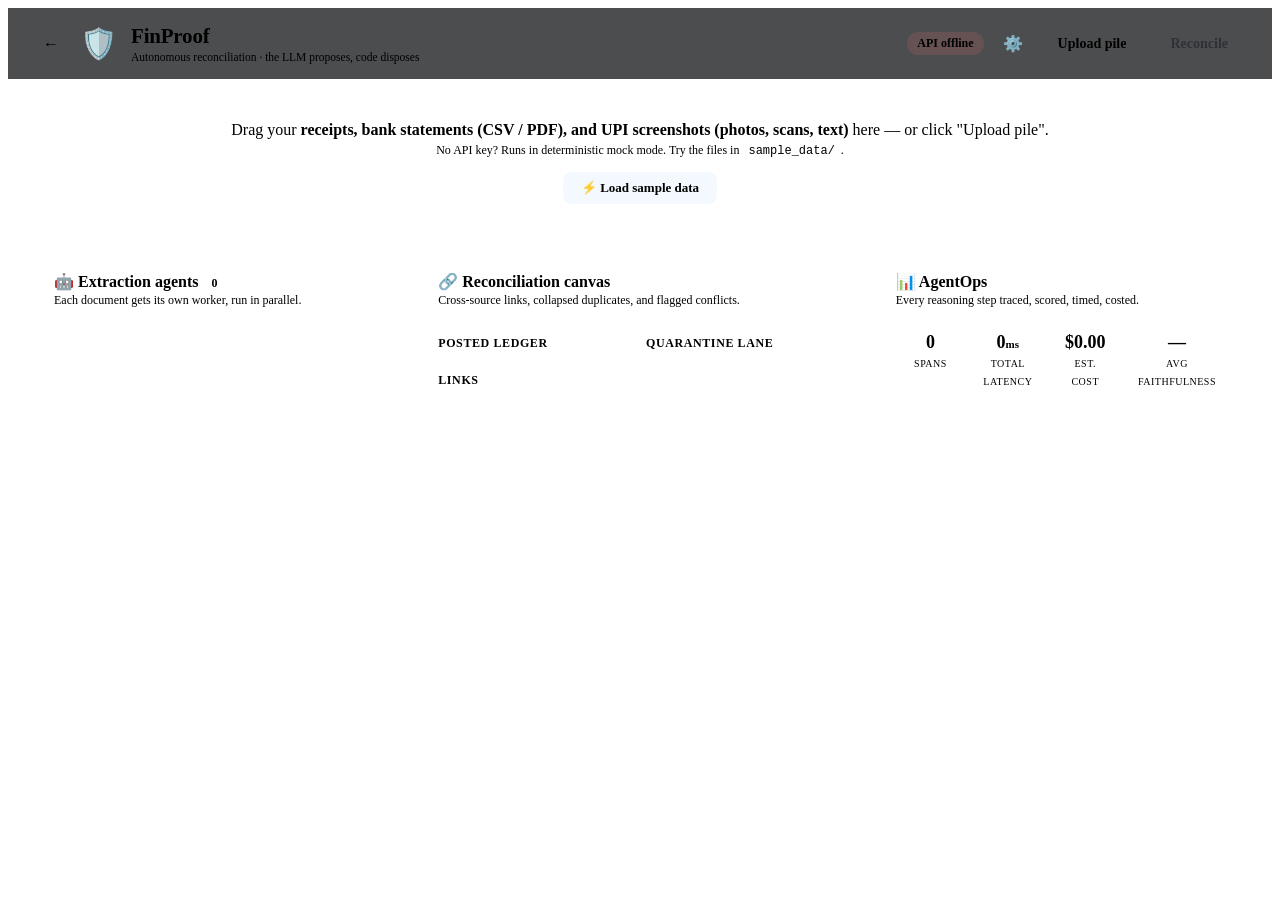
==== frontend/app.html @ 21b212c1 "feat: load sample data button, approve/reject quarantine, export CSV" ====
<!DOCTYPE html>
<html lang="en">
<head>
  <meta charset="UTF-8" />
  <meta name="viewport" content="width=device-width, initial-scale=1.0" />
  <title>FinProof · Dashboard</title>
  <link rel="preconnect" href="https://fonts.googleapis.com" />
  <link rel="preconnect" href="https://fonts.gstatic.com" crossorigin />
  <link href="https://fonts.googleapis.com/css2?family=Space+Grotesk:wght@400;500;600;700&family=JetBrains+Mono:wght@400;500;700&display=swap" rel="stylesheet" />
  <link rel="stylesheet" href="./tokens.css" />
  <link rel="stylesheet" href="./styles.css" />
</head>
<body>
  <header class="topbar">
    <div class="brand">
      <a class="home-link" href="./index.html" title="Back to the landing page">←</a>
      <span class="logo">🛡️</span>
      <div>
        <h1>FinProof</h1>
        <p class="tagline">Autonomous reconciliation · the LLM proposes, code disposes</p>
      </div>
    </div>
    <div class="controls">
      <button type="button" id="mode-badge" class="badge badge-muted" title="Configure the model provider">connecting…</button>
      <button type="button" id="settings-btn" class="icon-btn" title="Model provider settings">⚙️</button>
      <label class="upload-btn">
        <input type="file" id="file-input" multiple hidden
               accept=".csv,.txt,.pdf,image/jpeg,image/png,image/webp,image/gif" />
        Upload pile
      </label>
      <button id="run-btn" class="run-btn" disabled>Reconcile</button>
    </div>
  </header>

  <!-- Provider control plane: pick provider · paste key · choose models -->
  <div id="settings-overlay" class="modal-overlay hidden">
    <div class="modal" role="dialog" aria-modal="true" aria-labelledby="settings-title">
      <header class="modal-head">
        <h2 id="settings-title">⚙️ Model provider</h2>
        <button type="button" id="settings-close" class="icon-btn" title="Close">✕</button>
      </header>
      <p class="modal-sub">
        Choose a provider, paste a key, pick your models. Plug-and-play — the agent
        switches live, no restart. No key? It stays in deterministic <b>mock mode</b>.
      </p>

      <label class="field">
        <span>Provider</span>
        <select id="cfg-provider"></select>
      </label>

      <label class="field">
        <span>API key <em id="cfg-key-status" class="key-status"></em></span>
        <div class="key-row">
          <input id="cfg-key" type="password" autocomplete="off" spellcheck="false" placeholder="paste API key…" />
          <button type="button" id="cfg-fetch" class="btn-ghost">Fetch models</button>
        </div>
        <a id="cfg-key-docs" class="field-hint" target="_blank" rel="noopener">Where do I get a key? ↗</a>
      </label>

      <div class="field-row">
        <label class="field">
          <span>Fast model <small>clean docs</small></span>
          <select id="cfg-fast"></select>
        </label>
        <label class="field">
          <span>Deep model <small>hard docs</small></span>
          <select id="cfg-deep"></select>
        </label>
      </div>

      <div id="cfg-msg" class="cfg-msg hidden"></div>

      <footer class="modal-foot">
        <button type="button" id="cfg-test" class="btn-ghost">Test connection</button>
        <span class="spacer"></span>
        <button type="button" id="cfg-cancel" class="btn-ghost">Cancel</button>
        <button type="button" id="cfg-save" class="btn-primary">Save</button>
      </footer>
    </div>
  </div>

  <div id="error-banner" class="error-banner hidden"></div>

  <div id="dropzone" class="dropzone">
    <p>Drag your <strong>receipts, bank statements (CSV / PDF), and UPI screenshots (photos, scans, text)</strong> here — or click "Upload pile".</p>
    <p class="hint">No API key? Runs in deterministic mock mode. Try the files in <code>sample_data/</code>.</p>
    <button type="button" id="load-sample-btn" class="sample-btn">⚡ Load sample data</button>
    <ul id="file-list" class="file-list"></ul>
  </div>

  <main class="grid">
    <!-- Panel 1: parallel agent grid -->
    <section class="panel">
      <h2>🤖 Extraction agents <span id="agent-count" class="count">0</span></h2>
      <p class="panel-sub">Each document gets its own worker, run in parallel.</p>
      <div id="agent-grid" class="agent-grid"></div>
    </section>

    <!-- Panel 2: reconciliation canvas -->
    <section class="panel">
      <h2>🔗 Reconciliation canvas</h2>
      <p class="panel-sub">Cross-source links, collapsed duplicates, and flagged conflicts.</p>
      <div id="drift-banner" class="drift-banner hidden"></div>
      <div class="ledger-cols">
        <div>
          <h3 class="col-head posted">Posted ledger</h3>
          <div id="posted-list" class="card-list"></div>
        </div>
        <div>
          <h3 class="col-head quarantine">Quarantine lane</h3>
          <div id="quarantine-list" class="card-list"></div>
        </div>
      </div>
      <h3 class="col-head links">Links</h3>
      <div id="links-list" class="card-list"></div>
    </section>

    <!-- Panel 3: AgentOps -->
    <section class="panel">
      <h2>📊 AgentOps</h2>
      <p class="panel-sub">Every reasoning step traced, scored, timed, costed.</p>
      <div class="metrics">
        <div class="metric"><span id="m-spans">0</span><label>spans</label></div>
        <div class="metric"><span id="m-latency">0<small>ms</small></span><label>total latency</label></div>
        <div class="metric"><span id="m-cost">$0.00</span><label>est. cost</label></div>
        <div class="metric"><span id="m-faith">—</span><label>avg faithfulness</label></div>
      </div>
      <div id="trace-log" class="trace-log"></div>
    </section>
  </main>

  <footer id="summary" class="summary hidden">
    <div id="summary-content"></div>
    <button id="export-btn" class="export-btn hidden" title="Download reconciled ledger as CSV">⬇ Export CSV</button>
  </footer>


  <script src="./app.js"></script>
</body>
</html>
---- frontend/styles.css ----
/* Design tokens (palette + fonts) now live in tokens.css, linked before this
   file by app.html, so the dashboard and the landing page share one identity. */
body {
  background: radial-gradient(1200px 600px at 80% -10%, #131a2e 0%, var(--bg) 55%);
  min-height: 100vh;
}

.topbar {
  display: flex; align-items: center; justify-content: space-between;
  padding: 16px 28px; border-bottom: 1px solid var(--border);
  background: rgba(8,9,12,0.72);
  -webkit-backdrop-filter: blur(8px); backdrop-filter: blur(8px);
  position: sticky; top: 0; z-index: 10;
}
.brand { display: flex; align-items: center; gap: 14px; }
.home-link {
  display: inline-flex; align-items: center; justify-content: center;
  width: 30px; height: 30px; border-radius: 9px; text-decoration: none;
  border: 1px solid var(--border); background: var(--panel-2);
  color: var(--muted); font-size: 16px; transition: color .15s, border-color .15s;
}
.home-link:hover { color: var(--green); border-color: var(--green); }
.logo { font-size: 30px; }
.brand h1 {
  margin: 0; font-family: var(--font-display);
  font-size: 21px; font-weight: 700; letter-spacing: -.2px;
}
.tagline { margin: 2px 0 0; font-family: var(--font-mono); font-size: 11.5px; color: var(--muted); }
.controls { display: flex; align-items: center; gap: 12px; }

.badge { padding: 4px 10px; border-radius: 999px; font-size: 12px; font-weight: 600; border: 0; cursor: pointer; font-family: inherit; }
.badge-muted { background: #2a3350; color: var(--muted); }
.badge-mock { background: rgba(255,180,84,.15); color: var(--amber); }
.badge-live { background: rgba(61,220,151,.15); color: var(--green); }
.badge-error { background: rgba(255,107,107,.15); color: var(--red); }

.icon-btn {
  font: inherit; font-size: 16px; line-height: 1; cursor: pointer;
  width: 34px; height: 34px; border-radius: 10px; border: 1px solid var(--border);
  background: var(--panel-2); color: var(--text);
  display: inline-flex; align-items: center; justify-content: center;
  transition: border-color .15s, filter .15s;
}
.icon-btn:hover { border-color: var(--accent); filter: brightness(1.1); }

/* ── Settings modal (provider control plane) ────────────────────────────── */
.modal-overlay {
  position: fixed; inset: 0; z-index: 100;
  background: rgba(4,5,8,.66); -webkit-backdrop-filter: blur(4px); backdrop-filter: blur(4px);
  display: flex; align-items: flex-start; justify-content: center; padding: 8vh 20px;
  animation: fadein .15s ease;
}
.modal {
  width: 100%; max-width: 540px;
  background: var(--panel); border: 1px solid var(--border); border-radius: 18px;
  padding: 22px 24px 18px; box-shadow: 0 30px 80px -30px rgba(0,0,0,.85);
  animation: slidein .2s ease;
}
.modal-head { display: flex; align-items: center; justify-content: space-between; }
.modal-head h2 { margin: 0; font-size: 18px; font-family: var(--font-display); }
.modal-sub { margin: 6px 0 18px; font-size: 12.5px; color: var(--muted); line-height: 1.5; }

.field { display: flex; flex-direction: column; gap: 6px; margin-bottom: 14px; }
.field > span { font-size: 12px; color: var(--muted); font-weight: 600; display: flex; gap: 8px; align-items: baseline; }
.field > span small { font-weight: 400; color: var(--faint); text-transform: uppercase; letter-spacing: .4px; font-size: 9.5px; }
.field select, .field input {
  font: inherit; font-size: 14px; color: var(--text);
  background: var(--panel-2); border: 1px solid var(--border); border-radius: 10px;
  padding: 9px 11px; width: 100%;
}
.field select:focus, .field input:focus { outline: none; border-color: var(--accent); }
.field input:disabled { opacity: .5; }
.field-row { display: grid; grid-template-columns: 1fr 1fr; gap: 12px; }
@media (max-width: 540px) { .field-row { grid-template-columns: 1fr; } }
.field-hint { font-size: 11px; color: var(--accent); text-decoration: none; }
.field-hint:hover { text-decoration: underline; }
.key-row { display: flex; gap: 8px; }
.key-row input { flex: 1; }
.key-row .btn-ghost { white-space: nowrap; padding: 9px 12px; }

.key-status { font-style: normal; font-size: 11px; font-weight: 600; }
.key-status.ok { color: var(--green); }
.key-status.warn { color: var(--amber); }

.cfg-msg { font-size: 12.5px; border-radius: 10px; padding: 9px 12px; margin: 4px 0 14px; }
.cfg-msg.info { background: var(--panel-2); color: var(--muted); border: 1px solid var(--border); }
.cfg-msg.ok { background: rgba(61,220,151,.12); color: var(--green); border: 1px solid rgba(61,220,151,.4); }
.cfg-msg.err { background: rgba(255,107,107,.1); color: var(--red); border: 1px solid rgba(255,107,107,.4); }

.modal-foot { display: flex; align-items: center; gap: 10px; margin-top: 6px; }
.modal-foot .spacer { flex: 1; }
.btn-ghost, .btn-primary {
  font: inherit; font-size: 14px; font-weight: 600; cursor: pointer;
  padding: 9px 16px; border-radius: 10px; border: 1px solid var(--border);
  background: var(--panel-2); color: var(--text);
}
.btn-primary { background: var(--accent); border-color: var(--accent); color: #0b0f1a; }
.btn-ghost:hover, .btn-primary:hover { filter: brightness(1.1); }

@keyframes fadein { from { opacity: 0; } to { opacity: 1; } }

.error-banner {
  margin: 16px 28px -4px; padding: 12px 16px; border-radius: 12px;
  background: rgba(255,107,107,.1); border: 1px solid rgba(255,107,107,.4);
  color: var(--red); font-size: 13px; font-weight: 500;
}
.error-banner.hidden { display: none; }

.upload-btn, .run-btn {
  font: inherit; font-size: 14px; font-weight: 600; cursor: pointer;
  padding: 9px 16px; border-radius: 10px; border: 1px solid var(--border);
  background: var(--panel-2); color: var(--text);
}
.run-btn { background: var(--accent); border-color: var(--accent); color: #0b0f1a; }
.run-btn:disabled { opacity: .45; cursor: not-allowed; }
.upload-btn:hover, .run-btn:not(:disabled):hover { filter: brightness(1.1); }

.dropzone {
  margin: 20px 28px; padding: 18px; border: 1.5px dashed var(--border);
  border-radius: 14px; text-align: center; color: var(--muted);
  transition: border-color .2s, background .2s;
}
.dropzone.drag { border-color: var(--accent); background: rgba(91,140,255,.06); }
.dropzone p { margin: 4px 0; }
.dropzone .hint { font-size: 12px; }
.dropzone code { background: var(--panel-2); padding: 1px 6px; border-radius: 6px; }
.file-list { list-style: none; display: flex; flex-wrap: wrap; gap: 8px; justify-content: center; padding: 8px 0 0; margin: 0; }
.file-list li { background: var(--panel-2); padding: 4px 10px; border-radius: 8px; font-size: 12px; color: var(--text); }

.grid {
  display: grid; grid-template-columns: 1fr 1.2fr 1fr; gap: 18px;
  padding: 4px 28px 28px;
}
@media (max-width: 1100px) { .grid { grid-template-columns: 1fr; } }

.panel {
  background: var(--panel); border: 1px solid var(--border);
  border-radius: 16px; padding: 18px; min-height: 360px;
}
.panel h2 { margin: 0 0 2px; font-size: 16px; }
.panel-sub { margin: 0 0 14px; font-size: 12px; color: var(--muted); }
.count { background: var(--panel-2); border-radius: 999px; padding: 1px 9px; font-size: 12px; color: var(--muted); }

.agent-grid { display: grid; grid-template-columns: 1fr 1fr; gap: 10px; }
.agent-cell {
  border: 1px solid var(--border); border-radius: 12px; padding: 11px;
  background: var(--panel-2); position: relative; overflow: hidden;
  animation: pop .25s ease;
}
.agent-cell .doc { font-size: 13px; font-weight: 600; word-break: break-all; }
.agent-cell .meta { font-size: 11px; color: var(--muted); margin-top: 6px; display: flex; gap: 8px; flex-wrap: wrap; }
.agent-cell .dot { position: absolute; top: 11px; right: 11px; width: 9px; height: 9px; border-radius: 50%; }
.dot.running { background: var(--amber); box-shadow: 0 0 0 0 rgba(255,180,84,.6); animation: pulse 1.1s infinite; }
.dot.done { background: var(--green); }
.dot.error { background: var(--red); }
.agent-cell.done { border-color: rgba(61,220,151,.4); }

.ledger-cols { display: grid; grid-template-columns: 1fr 1fr; gap: 12px; }
@media (max-width: 1100px) { .ledger-cols { grid-template-columns: 1fr; } }
.col-head { font-size: 12px; text-transform: uppercase; letter-spacing: .6px; margin: 14px 0 8px; color: var(--muted); }
.col-head.posted { color: var(--green); }
.col-head.quarantine { color: var(--amber); }
.col-head.links { color: var(--accent); }

.card-list { display: flex; flex-direction: column; gap: 8px; }
.card {
  border: 1px solid var(--border); border-radius: 10px; padding: 10px 12px;
  background: var(--panel-2); font-size: 13px; animation: slidein .25s ease;
}
.card .row { display: flex; justify-content: space-between; gap: 8px; }
.card .merchant { font-weight: 600; }
.card .amount { font-variant-numeric: tabular-nums; }
.card .why { font-size: 11px; color: var(--muted); margin-top: 5px; }
.card.posted { border-left: 3px solid var(--green); }
.card.quarantine { border-left: 3px solid var(--amber); }
.card.duplicate { border-left: 3px solid var(--accent); }
.card.anomaly { border-left: 3px solid var(--red); background: rgba(255,107,107,.06); }
.card.anomaly.flash { animation: flashred 1s ease 2; }

.drift-banner {
  border: 1px solid var(--amber); background: rgba(255,180,84,.08);
  color: var(--amber); border-radius: 10px; padding: 10px 12px; font-size: 12px; margin-bottom: 12px;
  animation: slidein .3s ease;
}

.metrics { display: grid; grid-template-columns: repeat(4,1fr); gap: 8px; margin-bottom: 14px; }
.metric { background: var(--panel-2); border: 1px solid var(--border); border-radius: 10px; padding: 10px; text-align: center; }
.metric span { display: block; font-size: 18px; font-weight: 700; font-variant-numeric: tabular-nums; }
.metric small { font-size: 11px; color: var(--muted); }
.metric label { font-size: 10px; color: var(--muted); text-transform: uppercase; letter-spacing: .5px; }

.trace-log { display: flex; flex-direction: column; gap: 6px; max-height: 420px; overflow-y: auto; font-family: ui-monospace, "SF Mono", monospace; }
.trace {
  font-size: 11px; background: var(--panel-2); border: 1px solid var(--border);
  border-radius: 8px; padding: 7px 9px; animation: slidein .2s ease;
}
.trace .span { color: var(--accent); }
.trace .kv { color: var(--muted); }

.summary {
  margin: 0 28px 28px; padding: 16px 20px; border-radius: 14px;
  border: 1px solid var(--border); background: var(--panel);
  display: flex; gap: 28px; align-items: center; font-size: 14px;
  animation: slidein .3s ease;
}
.summary b { font-size: 22px; }
.summary .ok { color: var(--green); }
.summary .warn { color: var(--amber); }

.hidden { display: none; }

@keyframes pulse { 0% { box-shadow: 0 0 0 0 rgba(255,180,84,.5); } 70% { box-shadow: 0 0 0 7px rgba(255,180,84,0); } 100% { box-shadow: 0 0 0 0 rgba(255,180,84,0); } }
@keyframes pop { from { transform: scale(.96); opacity: 0; } to { transform: scale(1); opacity: 1; } }
@keyframes slidein { from { transform: translateY(6px); opacity: 0; } to { transform: translateY(0); opacity: 1; } }
@keyframes flashred { 0%,100% { background: rgba(255,107,107,.06); } 50% { background: rgba(255,107,107,.22); } }

/* ── Load sample data button ─────────────────────────────────────────────── */
.sample-btn {
  margin-top: 10px;
  padding: 8px 18px;
  border-radius: 8px;
  border: 1px dashed var(--accent);
  background: rgba(99,179,237,.08);
  color: var(--accent);
  font-size: 13px;
  font-weight: 600;
  cursor: pointer;
  transition: background .2s, transform .15s;
  font-family: inherit;
}
.sample-btn:hover:not(:disabled) { background: rgba(99,179,237,.18); transform: translateY(-1px); }
.sample-btn:disabled { opacity: .55; cursor: not-allowed; }

/* ── Approve / Reject review actions on quarantine cards ─────────────────── */
.review-actions {
  display: flex;
  gap: 8px;
  margin-top: 8px;
}
.review-btn {
  flex: 1;
  padding: 5px 10px;
  border-radius: 6px;
  border: 1px solid var(--border);
  font-size: 11px;
  font-weight: 700;
  cursor: pointer;
  font-family: inherit;
  transition: background .15s, transform .1s;
}
.review-btn:hover { transform: translateY(-1px); }
.review-btn.approve { background: rgba(72,199,142,.12); border-color: var(--green); color: var(--green); }
.review-btn.approve:hover { background: rgba(72,199,142,.25); }
.review-btn.reject  { background: rgba(255,107,107,.10); border-color: var(--red);   color: var(--red); }
.review-btn.reject:hover  { background: rgba(255,107,107,.22); }

/* ── Export CSV button ───────────────────────────────────────────────────── */
.export-btn {
  margin-left: auto;
  padding: 8px 16px;
  border-radius: 8px;
  border: 1px solid var(--green);
  background: rgba(72,199,142,.10);
  color: var(--green);
  font-size: 13px;
  font-weight: 700;
  cursor: pointer;
  font-family: inherit;
  transition: background .2s, transform .15s;
  white-space: nowrap;
}
.export-btn:hover { background: rgba(72,199,142,.22); transform: translateY(-1px); }

/* Summary bar: flex to accommodate the export button */
.summary { justify-content: flex-start; flex-wrap: wrap; }
#summary-content { display: flex; gap: 28px; align-items: center; flex: 1; flex-wrap: wrap; }
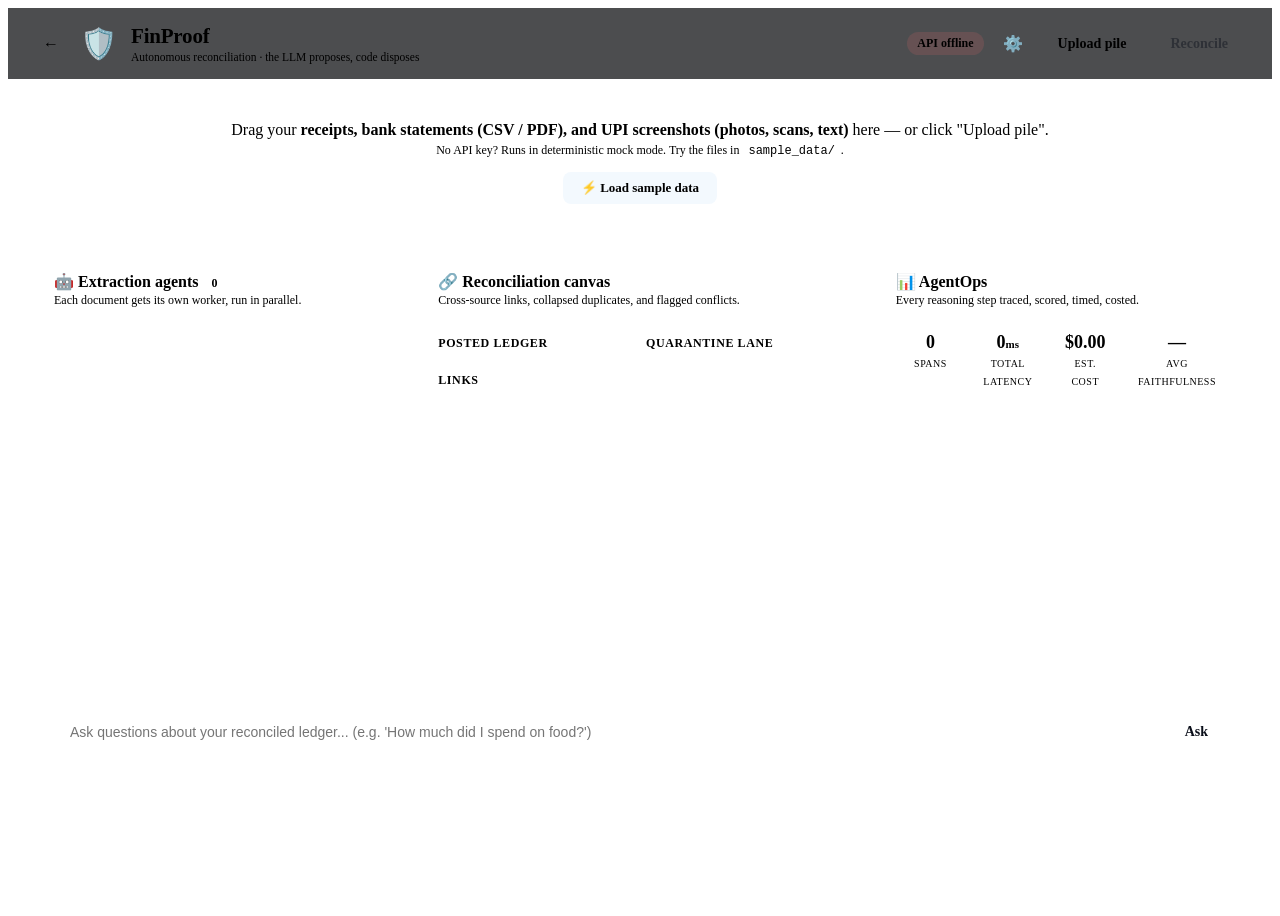
==== commit bdc9ac6d: "feat: add 5 AI enrichment features (normalization, categorization, narrative, explanations, conversa" ====
--- a/frontend/app.html
+++ b/frontend/app.html
@@ -132,8 +132,20 @@
 
   <footer id="summary" class="summary hidden">
     <div id="summary-content"></div>
+    <div id="ai-insights" class="ai-insights hidden">
+      <div class="insight-badge">✨ AI Summary</div>
+      <p id="ai-narrative"></p>
+    </div>
     <button id="export-btn" class="export-btn hidden" title="Download reconciled ledger as CSV">⬇ Export CSV</button>
   </footer>
+
+  <section id="chat-panel" class="chat-panel hidden">
+    <div class="chat-history" id="chat-history"></div>
+    <form id="chat-form" class="chat-form">
+      <input type="text" id="chat-input" placeholder="Ask questions about your reconciled ledger... (e.g. 'How much did I spend on food?')" autocomplete="off" />
+      <button type="submit" class="btn-primary" id="chat-submit">Ask</button>
+    </form>
+  </section>
 
 
   <script src="./app.js"></script>
--- a/frontend/styles.css
+++ b/frontend/styles.css
@@ -274,3 +274,94 @@
 /* Summary bar: flex to accommodate the export button */
 .summary { justify-content: flex-start; flex-wrap: wrap; }
 #summary-content { display: flex; gap: 28px; align-items: center; flex: 1; flex-wrap: wrap; }
+
+/* ── AI Insights and Category Badges ─────────────────────────────────────── */
+.ai-insights {
+  margin-top: 16px;
+  padding: 14px;
+  background: rgba(91,140,255,.06);
+  border-left: 3px solid var(--accent);
+  border-radius: 8px;
+  width: 100%;
+}
+.insight-badge {
+  font-size: 11px;
+  font-weight: 700;
+  text-transform: uppercase;
+  color: var(--accent);
+  margin-bottom: 6px;
+  display: inline-block;
+}
+.ai-insights p {
+  margin: 0;
+  font-size: 14px;
+  color: var(--text);
+  line-height: 1.5;
+}
+.cat-badge {
+  display: inline-block;
+  padding: 2px 6px;
+  background: var(--panel);
+  border: 1px solid var(--border);
+  border-radius: 4px;
+  font-size: 10px;
+  color: var(--muted);
+  margin-left: 8px;
+  vertical-align: middle;
+}
+
+/* ── Chat Query Panel ────────────────────────────────────────────────────── */
+.chat-panel {
+  margin: 0 28px 28px;
+  padding: 20px;
+  border-radius: 14px;
+  border: 1px solid var(--border);
+  background: var(--panel);
+  display: flex;
+  flex-direction: column;
+  gap: 16px;
+  animation: slidein .3s ease;
+}
+.chat-history {
+  display: flex;
+  flex-direction: column;
+  gap: 12px;
+  max-height: 300px;
+  overflow-y: auto;
+}
+.chat-msg {
+  padding: 10px 14px;
+  border-radius: 12px;
+  font-size: 14px;
+  line-height: 1.4;
+  max-width: 85%;
+}
+.chat-msg.user {
+  background: var(--panel-2);
+  border: 1px solid var(--border);
+  align-self: flex-end;
+  color: var(--text);
+}
+.chat-msg.assistant {
+  background: rgba(91,140,255,.1);
+  border: 1px solid rgba(91,140,255,.3);
+  align-self: flex-start;
+  color: var(--text);
+}
+.chat-form {
+  display: flex;
+  gap: 12px;
+}
+#chat-input {
+  flex: 1;
+  padding: 10px 14px;
+  border-radius: 10px;
+  border: 1px solid var(--border);
+  background: var(--panel-2);
+  color: var(--text);
+  font-size: 14px;
+}
+#chat-input:focus {
+  outline: none;
+  border-color: var(--accent);
+}
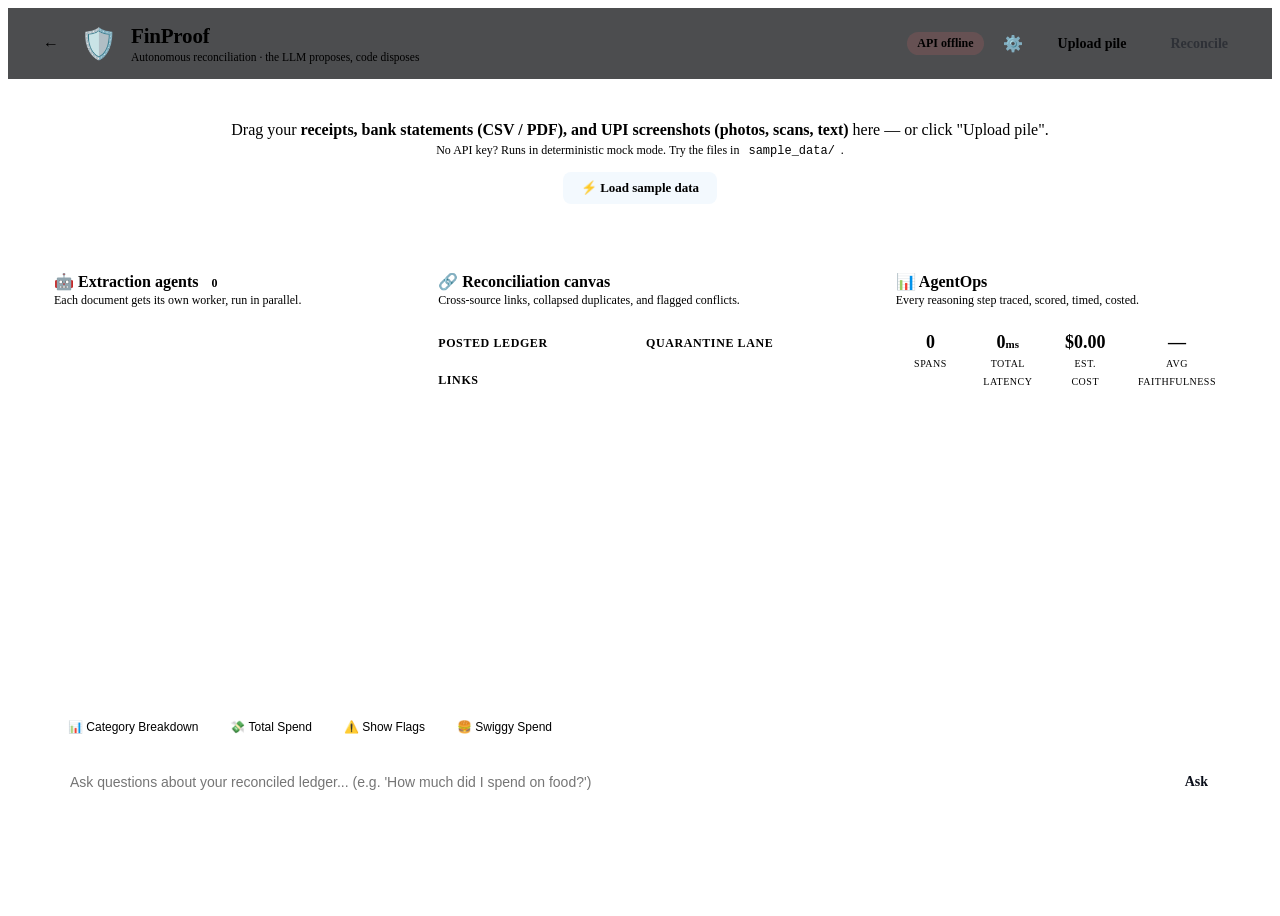
==== commit 4ae1003d: "feat: add interactive AI quarantine resolution and ledger chat charting - Backend: generate_quaranti" ====
--- a/frontend/app.html
+++ b/frontend/app.html
@@ -141,6 +141,12 @@
 
   <section id="chat-panel" class="chat-panel hidden">
     <div class="chat-history" id="chat-history"></div>
+    <div class="chat-chips" id="chat-chips">
+      <button type="button" class="chat-chip" data-query="Show spending by category">📊 Category Breakdown</button>
+      <button type="button" class="chat-chip" data-query="Total amount spent">💸 Total Spend</button>
+      <button type="button" class="chat-chip" data-query="Are there any quarantined transactions?">⚠️ Show Flags</button>
+      <button type="button" class="chat-chip" data-query="How much did I spend on Swiggy?">🍔 Swiggy Spend</button>
+    </div>
     <form id="chat-form" class="chat-form">
       <input type="text" id="chat-input" placeholder="Ask questions about your reconciled ledger... (e.g. 'How much did I spend on food?')" autocomplete="off" />
       <button type="submit" class="btn-primary" id="chat-submit">Ask</button>
--- a/frontend/styles.css
+++ b/frontend/styles.css
@@ -365,3 +365,127 @@
   outline: none;
   border-color: var(--accent);
 }
+
+/* ── AI Suggestion Box inside Quarantine Cards ───────────────────────────── */
+.ai-suggestion-box {
+  margin-top: 10px;
+  padding: 10px;
+  background: rgba(255, 180, 84, 0.05);
+  border: 1px dashed rgba(255, 180, 84, 0.3);
+  border-radius: 8px;
+  font-size: 11.5px;
+  line-height: 1.45;
+  animation: slidein 0.2s ease;
+}
+.ai-suggestion-box.hidden {
+  display: none;
+}
+.ai-suggestion-title {
+  font-weight: 700;
+  color: var(--amber);
+  margin-bottom: 4px;
+  display: flex;
+  align-items: center;
+  gap: 4px;
+}
+.ai-suggestion-text {
+  color: var(--text);
+  margin-bottom: 8px;
+}
+.ai-action-buttons {
+  display: flex;
+  flex-direction: column;
+  gap: 6px;
+}
+.ai-action-btn {
+  padding: 6px 10px;
+  border-radius: 6px;
+  background: var(--panel);
+  border: 1px solid var(--border);
+  color: var(--text);
+  font-size: 11px;
+  font-weight: 600;
+  text-align: left;
+  cursor: pointer;
+  transition: background 0.15s, border-color 0.15s;
+}
+.ai-action-btn:hover {
+  background: var(--panel-2);
+  border-color: var(--accent);
+}
+
+/* ── Suggestion Chips for Chat ───────────────────────────────────────────── */
+.chat-chips {
+  display: flex;
+  gap: 8px;
+  flex-wrap: wrap;
+  margin-bottom: 8px;
+}
+.chat-chip {
+  padding: 6px 12px;
+  border-radius: 999px;
+  background: var(--panel-2);
+  border: 1px solid var(--border);
+  color: var(--muted);
+  font-size: 12px;
+  font-weight: 500;
+  cursor: pointer;
+  transition: all 0.2s var(--ease);
+}
+.chat-chip:hover {
+  border-color: var(--accent);
+  color: var(--text);
+  transform: translateY(-1px);
+}
+
+/* ── Custom HTML/CSS Chart inside Chat ───────────────────────────────────── */
+.chat-chart {
+  margin-top: 10px;
+  background: rgba(8, 9, 12, 0.4);
+  border: 1px solid var(--border);
+  border-radius: 10px;
+  padding: 12px;
+  width: 100%;
+}
+.chat-chart-title {
+  font-size: 12px;
+  font-weight: 700;
+  color: var(--accent);
+  margin-bottom: 10px;
+  text-transform: uppercase;
+  letter-spacing: 0.5px;
+}
+.chat-chart-bars {
+  display: flex;
+  flex-direction: column;
+  gap: 10px;
+}
+.chat-chart-row {
+  display: flex;
+  flex-direction: column;
+  gap: 4px;
+}
+.chat-chart-labels {
+  display: flex;
+  justify-content: space-between;
+  font-size: 11px;
+  color: var(--muted);
+}
+.chat-chart-label {
+  font-weight: 600;
+  color: var(--text);
+}
+.chat-chart-bar-container {
+  height: 8px;
+  background: var(--panel-2);
+  border-radius: 4px;
+  overflow: hidden;
+  position: relative;
+}
+.chat-chart-bar-value {
+  height: 100%;
+  background: linear-gradient(90deg, var(--blue) 0%, var(--green) 100%);
+  border-radius: 4px;
+  width: 0%; /* Animated on load via JS */
+  transition: width 0.8s var(--ease);
+}
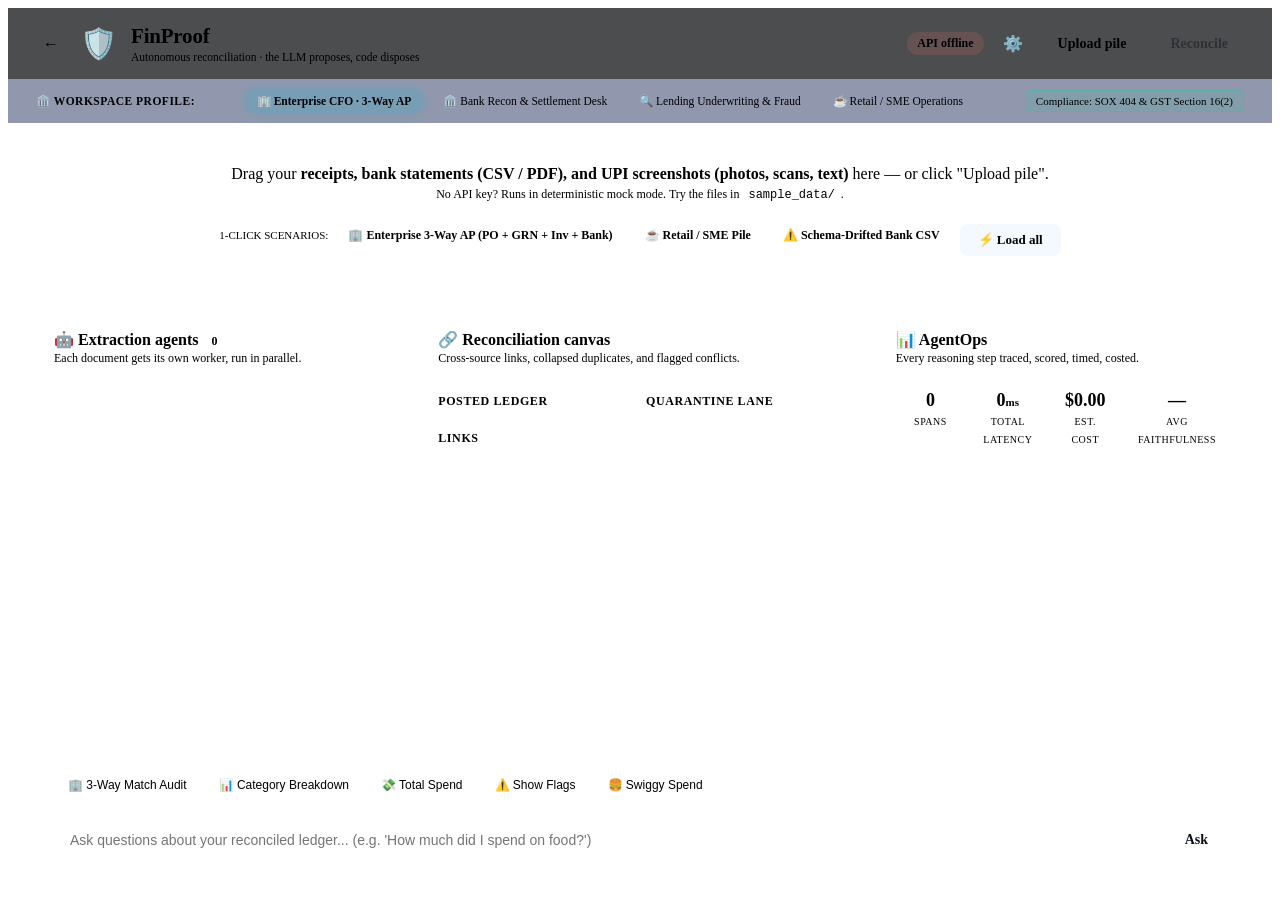
==== commit 972bfeb5: "feat: complete enterprise 3-way matching, HITL evidence diff inspector, agent execution badges, and " ====
--- a/frontend/app.html
+++ b/frontend/app.html
@@ -31,6 +31,18 @@
       <button id="run-btn" class="run-btn" disabled>Reconcile</button>
     </div>
   </header>
+
+  <!-- Industry Workspace Selector (Point 1: Who is this for?) -->
+  <div class="workspace-bar">
+    <div class="workspace-label">🏛️ WORKSPACE PROFILE:</div>
+    <div class="workspace-pills" id="workspace-pills">
+      <button type="button" class="ws-pill active" data-mode="enterprise_ap">🏢 Enterprise CFO · 3-Way AP</button>
+      <button type="button" class="ws-pill" data-mode="bank_recon">🏛️ Bank Recon & Settlement Desk</button>
+      <button type="button" class="ws-pill" data-mode="lending_underwrite">🔍 Lending Underwriting & Fraud</button>
+      <button type="button" class="ws-pill" data-mode="sme_personal">☕ Retail / SME Operations</button>
+    </div>
+    <div class="ws-status" id="ws-status-badge">Compliance: SOX 404 & GST Section 16(2)</div>
+  </div>
 
   <!-- Provider control plane: pick provider · paste key · choose models -->
   <div id="settings-overlay" class="modal-overlay hidden">
@@ -80,12 +92,35 @@
     </div>
   </div>
 
+  <!-- Evidence & Variance Diff Modal (Point 2: Manual Intervention Inspector) -->
+  <div id="diff-modal-overlay" class="modal-overlay hidden">
+    <div class="modal diff-modal" role="dialog" aria-modal="true" aria-labelledby="diff-title">
+      <header class="modal-head">
+        <h2 id="diff-title">🔍 Visual Evidence & Variance Analysis</h2>
+        <button type="button" id="diff-modal-close" class="icon-btn" title="Close">✕</button>
+      </header>
+      <p class="modal-sub">
+        Institutional Human-in-the-Loop review: WHAT is mismatched, WHERE it is isolated, and HOW to resolve it.
+      </p>
+      <div id="diff-modal-body" class="diff-modal-body"></div>
+      <footer class="modal-foot">
+        <button type="button" id="diff-modal-dismiss" class="btn-ghost">Close</button>
+      </footer>
+    </div>
+  </div>
+
   <div id="error-banner" class="error-banner hidden"></div>
 
   <div id="dropzone" class="dropzone">
     <p>Drag your <strong>receipts, bank statements (CSV / PDF), and UPI screenshots (photos, scans, text)</strong> here — or click "Upload pile".</p>
     <p class="hint">No API key? Runs in deterministic mock mode. Try the files in <code>sample_data/</code>.</p>
-    <button type="button" id="load-sample-btn" class="sample-btn">⚡ Load sample data</button>
+    <div class="preset-group">
+      <span class="preset-label">1-Click Scenarios:</span>
+      <button type="button" class="preset-btn" data-preset="enterprise">🏢 Enterprise 3-Way AP (PO + GRN + Inv + Bank)</button>
+      <button type="button" class="preset-btn" data-preset="personal">☕ Retail / SME Pile</button>
+      <button type="button" class="preset-btn" data-preset="drift">⚠️ Schema-Drifted Bank CSV</button>
+      <button type="button" id="load-sample-btn" class="sample-btn">⚡ Load all</button>
+    </div>
     <ul id="file-list" class="file-list"></ul>
   </div>
 
@@ -142,6 +177,7 @@
   <section id="chat-panel" class="chat-panel hidden">
     <div class="chat-history" id="chat-history"></div>
     <div class="chat-chips" id="chat-chips">
+      <button type="button" class="chat-chip" data-query="Explain 3-way match audit on PO-8841">🏢 3-Way Match Audit</button>
       <button type="button" class="chat-chip" data-query="Show spending by category">📊 Category Breakdown</button>
       <button type="button" class="chat-chip" data-query="Total amount spent">💸 Total Spend</button>
       <button type="button" class="chat-chip" data-query="Are there any quarantined transactions?">⚠️ Show Flags</button>
--- a/frontend/styles.css
+++ b/frontend/styles.css
@@ -489,3 +489,80 @@
   width: 0%; /* Animated on load via JS */
   transition: width 0.8s var(--ease);
 }
+
+/* ── Workspace / Industry Persona Bar (Point 1: Who is this for?) ───────── */
+.workspace-bar {
+  display: flex; align-items: center; justify-content: space-between; flex-wrap: wrap;
+  gap: 12px; padding: 10px 28px;
+  background: rgba(13, 27, 75, 0.45); border-bottom: 1px solid var(--border);
+  font-family: var(--font-mono); font-size: 11.5px;
+}
+.workspace-label { color: var(--accent); font-weight: 700; letter-spacing: 0.5px; }
+.workspace-pills { display: flex; gap: 8px; flex-wrap: wrap; }
+.ws-pill {
+  font: inherit; font-size: 11.5px; cursor: pointer; padding: 5px 12px;
+  border-radius: 999px; border: 1px solid var(--border); background: var(--panel-2);
+  color: var(--muted); transition: all .15s ease;
+}
+.ws-pill:hover { border-color: var(--accent); color: var(--text); }
+.ws-pill.active {
+  background: rgba(0, 180, 216, 0.18); border-color: var(--accent); color: var(--accent);
+  font-weight: 700; box-shadow: 0 0 12px rgba(0, 180, 216, 0.25);
+}
+.ws-status {
+  font-size: 11px; color: var(--green); background: rgba(6, 214, 160, 0.1);
+  padding: 4px 10px; border-radius: 6px; border: 1px solid rgba(6, 214, 160, 0.3);
+}
+
+/* ── Preset Scenario Buttons (Point 5: Enhanced Use Cases) ───────────────── */
+.preset-group {
+  display: flex; align-items: center; justify-content: center; flex-wrap: wrap;
+  gap: 8px; margin: 12px 0 6px;
+}
+.preset-label { font-size: 11px; color: var(--faint); text-transform: uppercase; font-family: var(--font-mono); }
+.preset-btn {
+  font: inherit; font-size: 12px; font-weight: 600; cursor: pointer;
+  padding: 6px 12px; border-radius: 8px; border: 1px solid var(--border);
+  background: var(--panel-2); color: var(--text); transition: all .15s ease;
+}
+.preset-btn:hover { border-color: var(--accent); filter: brightness(1.15); transform: translateY(-1px); }
+
+/* ── Evidence Diff Modal (Point 2: HITL Manual Intervention) ─────────────── */
+.diff-modal { max-width: 680px; }
+.diff-modal-body { display: flex; flex-direction: column; gap: 14px; margin: 12px 0; }
+.diff-grid { display: grid; grid-template-columns: 1fr 1fr; gap: 14px; }
+@media (max-width: 580px) { .diff-grid { grid-template-columns: 1fr; } }
+.diff-box {
+  background: var(--panel-2); border: 1px solid var(--border); border-radius: 12px;
+  padding: 12px 14px;
+}
+.diff-box-head { font-size: 11px; font-family: var(--font-mono); color: var(--muted); text-transform: uppercase; margin-bottom: 6px; }
+.diff-box-val { font-size: 20px; font-weight: 700; color: var(--text); }
+.diff-box-sub { font-size: 12px; color: var(--faint); margin-top: 4px; }
+.diff-delta-bar {
+  display: flex; align-items: center; justify-content: space-between;
+  background: rgba(255, 107, 53, 0.12); border: 1px solid rgba(255, 107, 53, 0.4);
+  border-radius: 10px; padding: 10px 14px;
+}
+.delta-val { font-size: 15px; font-weight: 700; color: var(--amber); }
+.hitl-section { background: var(--panel-2); border: 1px solid var(--border); border-radius: 10px; padding: 12px; }
+.hitl-title { font-size: 11px; font-family: var(--font-mono); font-weight: 700; color: var(--accent); text-transform: uppercase; margin-bottom: 4px; }
+.hitl-desc { font-size: 12.5px; color: var(--text); line-height: 1.45; }
+
+/* ── Deterministic vs Non-Deterministic Badges (Point 3) ─────────────────── */
+.agent-type-badge {
+  display: inline-block; font-size: 9.5px; font-family: var(--font-mono); font-weight: 700;
+  padding: 2px 6px; border-radius: 4px; text-transform: uppercase; letter-spacing: 0.3px;
+  margin-top: 4px;
+}
+.badge-deterministic { background: rgba(6, 214, 160, 0.15); color: var(--green); border: 1px solid rgba(6, 214, 160, 0.35); }
+.badge-non-det { background: rgba(157, 78, 221, 0.15); color: #d8b4fe; border: 1px solid rgba(157, 78, 221, 0.35); }
+
+/* ── Cryptographic Audit Seal ────────────────────────────────────────────── */
+.audit-seal-box {
+  margin-top: 10px; padding: 8px 12px; border-radius: 8px;
+  background: rgba(8, 9, 12, 0.5); border: 1px solid var(--border);
+  font-family: var(--font-mono); font-size: 10.5px; color: var(--muted);
+  display: flex; align-items: center; justify-content: space-between;
+}
+.seal-hash { color: var(--accent); font-weight: 700; }
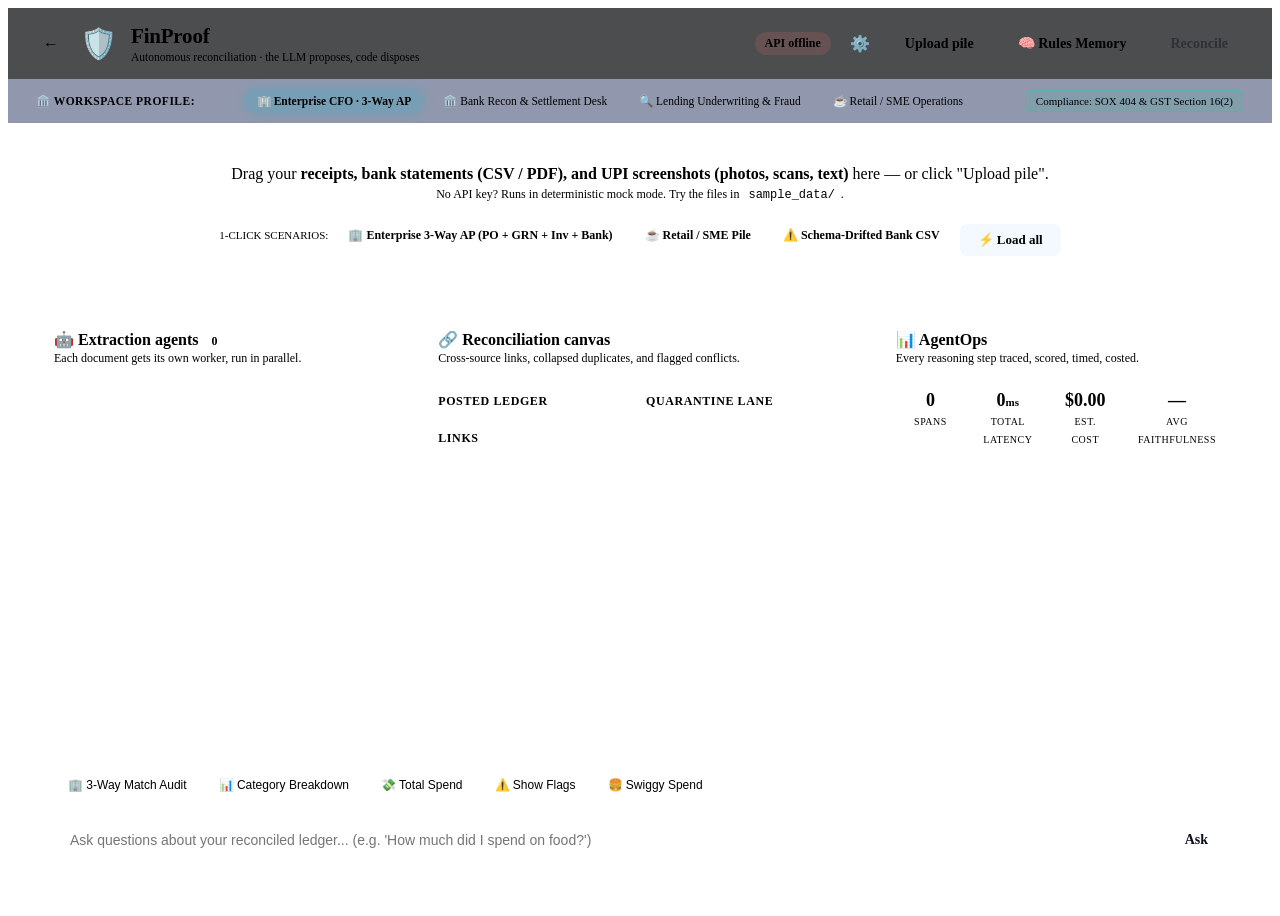
==== commit 8a54269f: "feat: spatial line-item reconciliation schedule and institutional rules memory UI modal" ====
--- a/frontend/app.html
+++ b/frontend/app.html
@@ -28,6 +28,8 @@
                accept=".csv,.txt,.pdf,image/jpeg,image/png,image/webp,image/gif" />
         Upload pile
       </label>
+      <button type="button" id="rules-nav-btn" class="btn-ghost" title="View Learned Institutional Rules Memory">🧠 Rules Memory</button>
+      <button type="button" id="dossier-nav-btn" class="btn-ghost dossier-nav-btn hidden" title="View Statutory Audit Certificate">📜 Audit Dossier</button>
       <button id="run-btn" class="run-btn" disabled>Reconcile</button>
     </div>
   </header>
@@ -109,6 +111,44 @@
     </div>
   </div>
 
+  <!-- Statutory Audit Dossier Modal (The External Auditor's Proof Pack) -->
+  <div id="audit-dossier-modal-overlay" class="modal-overlay hidden">
+    <div class="modal audit-dossier-modal" role="dialog" aria-modal="true" aria-labelledby="dossier-title">
+      <header class="modal-head cert-head">
+        <div>
+          <div class="cert-corp-name">ACME GLOBAL TECHNOLOGIES LTD. · INTERNAL FINANCIAL CONTROLS</div>
+          <h2 id="dossier-title">📜 Statutory Reconciliation Certificate & Audit Dossier</h2>
+        </div>
+        <button type="button" id="dossier-modal-close" class="icon-btn" title="Close">✕</button>
+      </header>
+      <div id="audit-dossier-body" class="audit-dossier-body"></div>
+      <footer class="modal-foot cert-foot">
+        <button type="button" id="print-dossier-btn" class="btn-primary">🖨️ Print / Save Statutory PDF</button>
+        <button type="button" id="dossier-modal-dismiss" class="btn-ghost">Close</button>
+      </footer>
+    </div>
+  </div>
+
+  <!-- Institutional Rules & Active Learning Memory Modal -->
+  <div id="rules-modal-overlay" class="modal-overlay hidden">
+    <div class="modal diff-modal" role="dialog" aria-modal="true" aria-labelledby="rules-title">
+      <header class="modal-head">
+        <div>
+          <div class="cert-corp-name">INSTITUTIONAL MEMORY & ACTIVE LEARNING REPOSITORY</div>
+          <h2 id="rules-title">🧠 Learned Vendor & Dispute Rules</h2>
+        </div>
+        <button type="button" id="rules-modal-close" class="icon-btn" title="Close">✕</button>
+      </header>
+      <p class="modal-sub">
+        Rules automatically extracted, calibrated, and retained from human controller resolutions. These in-context exemplars empower the AI agent to resolve recurring breaks with 99%+ accuracy.
+      </p>
+      <div id="rules-modal-body" class="diff-modal-body"></div>
+      <footer class="modal-foot">
+        <button type="button" id="rules-modal-dismiss" class="btn-ghost">Close</button>
+      </footer>
+    </div>
+  </div>
+
   <div id="error-banner" class="error-banner hidden"></div>
 
   <div id="dropzone" class="dropzone">
@@ -137,6 +177,13 @@
       <h2>🔗 Reconciliation canvas</h2>
       <p class="panel-sub">Cross-source links, collapsed duplicates, and flagged conflicts.</p>
       <div id="drift-banner" class="drift-banner hidden"></div>
+      
+      <!-- Procure-to-Pay Lifecycle Matching (2-Way, 3-Way & 4-Way Clusters) -->
+      <div id="clusters-section" class="clusters-section hidden">
+        <h3 class="col-head clusters">Procure-to-Pay Lifecycle (3-Way & 4-Way Match Clusters)</h3>
+        <div id="clusters-list" class="clusters-list"></div>
+      </div>
+
       <div class="ledger-cols">
         <div>
           <h3 class="col-head posted">Posted ledger</h3>
@@ -171,7 +218,10 @@
       <div class="insight-badge">✨ AI Summary</div>
       <p id="ai-narrative"></p>
     </div>
-    <button id="export-btn" class="export-btn hidden" title="Download reconciled ledger as CSV">⬇ Export CSV</button>
+    <div class="summary-actions">
+      <button id="dossier-btn" class="export-btn dossier-btn hidden" title="View Statutory Reconciliation Certificate & Audit Pack">📜 Statutory Audit Pack</button>
+      <button id="export-btn" class="export-btn hidden" title="Download reconciled ledger as CSV">⬇ Export CSV</button>
+    </div>
   </footer>
 
   <section id="chat-panel" class="chat-panel hidden">
--- a/frontend/styles.css
+++ b/frontend/styles.css
@@ -527,27 +527,122 @@
 }
 .preset-btn:hover { border-color: var(--accent); filter: brightness(1.15); transform: translateY(-1px); }
 
-/* ── Evidence Diff Modal (Point 2: HITL Manual Intervention) ─────────────── */
-.diff-modal { max-width: 680px; }
+/* ── Evidence Diff Modal (Point 2: HITL Manual Intervention & Side-by-Side Dual-Doc Inspector) ── */
+.diff-modal { max-width: 980px; width: 95vw; }
 .diff-modal-body { display: flex; flex-direction: column; gap: 14px; margin: 12px 0; }
-.diff-grid { display: grid; grid-template-columns: 1fr 1fr; gap: 14px; }
-@media (max-width: 580px) { .diff-grid { grid-template-columns: 1fr; } }
-.diff-box {
+.diff-split-container {
+  display: grid; grid-template-columns: 1fr 1fr; gap: 14px;
+}
+@media (max-width: 768px) {
+  .diff-split-container { grid-template-columns: 1fr; }
+}
+.diff-doc-pane {
   background: var(--panel-2); border: 1px solid var(--border); border-radius: 12px;
-  padding: 12px 14px;
-}
-.diff-box-head { font-size: 11px; font-family: var(--font-mono); color: var(--muted); text-transform: uppercase; margin-bottom: 6px; }
-.diff-box-val { font-size: 20px; font-weight: 700; color: var(--text); }
-.diff-box-sub { font-size: 12px; color: var(--faint); margin-top: 4px; }
-.diff-delta-bar {
-  display: flex; align-items: center; justify-content: space-between;
+  display: flex; flex-direction: column; overflow: hidden;
+}
+.diff-doc-head {
+  padding: 10px 14px; background: rgba(0,0,0,0.25); border-bottom: 1px solid var(--border);
+  display: flex; justify-content: space-between; align-items: center; flex-wrap: wrap; gap: 6px;
+}
+.diff-doc-name { font-size: 12.5px; font-weight: 700; color: var(--text); display: flex; align-items: center; gap: 6px; }
+.diff-doc-amt { font-size: 16px; font-weight: 700; font-family: var(--font-mono); color: var(--accent); }
+.diff-doc-meta {
+  padding: 6px 14px; font-size: 11px; color: var(--muted); border-bottom: 1px solid rgba(255,255,255,0.04);
+  display: flex; justify-content: space-between;
+}
+.diff-doc-body {
+  padding: 12px 14px; font-family: var(--font-mono); font-size: 11.5px; line-height: 1.5;
+  color: var(--text); background: rgba(0,0,0,0.35); max-height: 220px; overflow-y: auto;
+  white-space: pre-wrap; word-break: break-word; flex: 1;
+}
+.diff-line-highlight {
+  background: rgba(255, 107, 53, 0.2); color: #ff9e7a; border-left: 3px solid var(--amber);
+  padding: 2px 4px; border-radius: 2px;
+}
+
+.variance-bridge-bar {
+  display: flex; align-items: center; justify-content: space-between; flex-wrap: wrap; gap: 10px;
   background: rgba(255, 107, 53, 0.12); border: 1px solid rgba(255, 107, 53, 0.4);
-  border-radius: 10px; padding: 10px 14px;
-}
-.delta-val { font-size: 15px; font-weight: 700; color: var(--amber); }
-.hitl-section { background: var(--panel-2); border: 1px solid var(--border); border-radius: 10px; padding: 12px; }
-.hitl-title { font-size: 11px; font-family: var(--font-mono); font-weight: 700; color: var(--accent); text-transform: uppercase; margin-bottom: 4px; }
-.hitl-desc { font-size: 12.5px; color: var(--text); line-height: 1.45; }
+  border-radius: 10px; padding: 12px 16px;
+}
+.variance-bridge-delta { display: flex; align-items: center; gap: 10px; }
+.variance-val { font-size: 18px; font-weight: 800; color: var(--amber); font-family: var(--font-mono); }
+.variance-pct { font-size: 12px; font-weight: 700; padding: 2px 8px; border-radius: 6px; background: rgba(255,107,53,0.25); color: #ff8c5a; }
+
+.impact-consequence-grid {
+  display: grid; grid-template-columns: 1fr 1fr; gap: 14px; margin-top: 4px;
+}
+@media (max-width: 640px) {
+  .impact-consequence-grid { grid-template-columns: 1fr; }
+}
+.impact-box {
+  border-radius: 12px; padding: 14px; display: flex; flex-direction: column; gap: 8px;
+}
+.impact-box.accept {
+  background: rgba(6, 214, 160, 0.06); border: 1px solid rgba(6, 214, 160, 0.35);
+}
+.impact-box.reject {
+  background: rgba(239, 71, 111, 0.06); border: 1px solid rgba(239, 71, 111, 0.35);
+}
+.impact-header {
+  display: flex; align-items: center; justify-content: space-between; font-size: 12px; font-weight: 700; text-transform: uppercase; letter-spacing: 0.5px;
+}
+.impact-box.accept .impact-header { color: var(--green); }
+.impact-box.reject .impact-header { color: var(--red); }
+.impact-detail-row {
+  font-size: 12px; color: var(--text); line-height: 1.4; display: flex; flex-direction: column; gap: 2px;
+}
+.impact-label { font-size: 10.5px; font-family: var(--font-mono); color: var(--muted); text-transform: uppercase; }
+.impact-value { font-size: 12px; font-weight: 500; }
+.gl-entry-preview {
+  background: rgba(0,0,0,0.3); padding: 6px 10px; border-radius: 6px; font-family: var(--font-mono); font-size: 11px;
+}
+
+.diff-modal-actions {
+  display: flex; justify-content: flex-end; align-items: center; gap: 10px; flex-wrap: wrap; margin-top: 14px; padding-top: 12px; border-top: 1px solid var(--border);
+}
+.diff-action-btn {
+  font: inherit; font-size: 12.5px; font-weight: 700; cursor: pointer;
+  padding: 8px 16px; border-radius: 8px; border: 1px solid transparent; transition: all .15s ease;
+}
+.diff-action-btn:hover { filter: brightness(1.15); transform: translateY(-1px); }
+.diff-action-btn.accept {
+  background: var(--green); color: #000; border-color: var(--green);
+}
+.diff-action-btn.split {
+  background: rgba(255, 193, 7, 0.2); color: #ffd166; border-color: rgba(255, 193, 7, 0.5);
+}
+.diff-action-btn.reject {
+  background: rgba(239, 71, 111, 0.2); color: #ff7597; border-color: rgba(239, 71, 111, 0.5);
+}
+.diff-action-btn.dismiss {
+  background: transparent; color: var(--muted); border-color: var(--border);
+}
+
+/* ── Line-Item Reconciliation Table ─────────────────────────────────────── */
+.diff-line-items-card {
+  background: var(--panel-2); border: 1px solid var(--border); border-radius: 12px;
+  padding: 12px 14px; margin-top: 4px;
+}
+.diff-line-items-title {
+  font-size: 11px; font-family: var(--font-mono); font-weight: 700; color: var(--accent);
+  text-transform: uppercase; margin-bottom: 8px; display: flex; align-items: center; justify-content: space-between;
+}
+.diff-line-table { width: 100%; border-collapse: collapse; font-size: 11.5px; }
+.diff-line-table th { background: rgba(0,0,0,0.3); color: var(--muted); padding: 6px 10px; font-weight: 600; text-align: left; }
+.diff-line-table td { padding: 6px 10px; border-bottom: 1px solid rgba(255,255,255,0.04); }
+.line-status-shortage { color: var(--amber); font-weight: 700; }
+.line-status-matched { color: var(--green); font-weight: 600; }
+
+/* ── Institutional Rules Modal ───────────────────────────────────────────── */
+.rules-table { width: 100%; border-collapse: collapse; font-size: 12px; margin-top: 8px; }
+.rules-table th { background: rgba(0,0,0,0.3); color: var(--muted); padding: 8px 12px; font-weight: 600; text-align: left; font-family: var(--font-mono); font-size: 11px; }
+.rules-table td { padding: 8px 12px; border-bottom: 1px solid rgba(255,255,255,0.04); vertical-align: top; }
+.rule-id-badge { font-family: var(--font-mono); font-weight: 700; color: var(--accent); font-size: 11px; }
+.rule-action-badge { font-family: var(--font-mono); font-size: 10px; padding: 2px 6px; border-radius: 4px; text-transform: uppercase; font-weight: 700; }
+.rule-action-badge.split_fee { background: rgba(255,193,7,0.15); color: #ffd166; border: 1px solid rgba(255,193,7,0.3); }
+.rule-action-badge.debit_note { background: rgba(255,107,53,0.15); color: #ff8c5a; border: 1px solid rgba(255,107,53,0.3); }
+.rule-action-badge.override { background: rgba(6,214,160,0.15); color: var(--green); border: 1px solid rgba(6,214,160,0.3); }
 
 /* ── Deterministic vs Non-Deterministic Badges (Point 3) ─────────────────── */
 .agent-type-badge {
@@ -566,3 +661,110 @@
   display: flex; align-items: center; justify-content: space-between;
 }
 .seal-hash { color: var(--accent); font-weight: 700; }
+
+/* ── Summary & Header Action Buttons ─────────────────────────────────────── */
+.summary-actions { display: flex; gap: 10px; align-items: center; flex-wrap: wrap; }
+.dossier-nav-btn {
+  font-size: 12px; font-weight: 600; padding: 6px 14px; border-radius: 8px;
+  background: rgba(0, 180, 216, 0.15); border: 1px solid var(--accent); color: var(--accent);
+  cursor: pointer; transition: all .15s ease;
+}
+.dossier-nav-btn:hover { background: rgba(0, 180, 216, 0.28); transform: translateY(-1px); }
+.dossier-btn {
+  background: linear-gradient(135deg, rgba(0, 180, 216, 0.2), rgba(157, 78, 221, 0.2)) !important;
+  border-color: var(--accent) !important; color: #fff !important; font-weight: 700 !important;
+}
+
+/* ── Root Cause Exception Badges ─────────────────────────────────────────── */
+.badge-root-cause {
+  display: inline-block; font-size: 10px; font-family: var(--font-mono); font-weight: 700;
+  padding: 3px 8px; border-radius: 6px; letter-spacing: 0.3px; text-transform: uppercase;
+  margin-left: 6px; vertical-align: middle;
+}
+.badge-root-cause.qty { background: rgba(255, 107, 53, 0.18); color: #ff8c5a; border: 1px solid rgba(255, 107, 53, 0.5); }
+.badge-root-cause.fee { background: rgba(255, 193, 7, 0.18); color: #ffd166; border: 1px solid rgba(255, 193, 7, 0.5); }
+.badge-root-cause.ocr { background: rgba(157, 78, 221, 0.18); color: #d8b4fe; border: 1px solid rgba(157, 78, 221, 0.5); }
+.badge-root-cause.drift { background: rgba(0, 180, 216, 0.18); color: #00b4d8; border: 1px solid rgba(0, 180, 216, 0.5); }
+
+/* ── Procure-to-Pay Lifecycle Clusters ───────────────────────────────────── */
+.clusters-section { margin-bottom: 18px; }
+.clusters-list { display: flex; flex-direction: column; gap: 12px; margin-top: 8px; }
+.cluster-card {
+  background: var(--panel-2); border: 1px solid var(--border); border-radius: 12px;
+  padding: 14px 16px; transition: border-color .15s ease;
+}
+.cluster-card:hover { border-color: var(--accent); }
+.cluster-card.variance { border-left: 4px solid var(--amber); }
+.cluster-card.cleared { border-left: 4px solid var(--green); }
+.cluster-header {
+  display: flex; justify-content: space-between; align-items: center; flex-wrap: wrap; gap: 8px;
+  margin-bottom: 10px; padding-bottom: 8px; border-bottom: 1px solid rgba(255,255,255,0.06);
+}
+.cluster-title { font-size: 13.5px; font-weight: 700; color: var(--text); display: flex; align-items: center; gap: 8px; }
+.cluster-type-badge {
+  font-size: 10px; font-family: var(--font-mono); font-weight: 700; padding: 2px 8px;
+  border-radius: 999px; text-transform: uppercase; background: rgba(0, 180, 216, 0.15);
+  color: var(--accent); border: 1px solid rgba(0, 180, 216, 0.3);
+}
+.cluster-variance-tag { font-size: 11.5px; font-weight: 700; color: var(--amber); }
+.cluster-legs {
+  display: grid; grid-template-columns: repeat(auto-fit, minmax(130px, 1fr)); gap: 10px; margin-top: 6px;
+}
+.leg-box {
+  background: rgba(8, 9, 12, 0.4); border: 1px solid var(--border); border-radius: 8px;
+  padding: 8px 10px; font-family: var(--font-mono);
+}
+.leg-label { font-size: 9.5px; text-transform: uppercase; color: var(--muted); margin-bottom: 3px; }
+.leg-val { font-size: 13px; font-weight: 700; color: var(--text); }
+.leg-status { font-size: 10px; margin-top: 3px; color: var(--faint); }
+
+/* ── Statutory Audit Certificate Modal ───────────────────────────────────── */
+.audit-dossier-modal { max-width: 860px; max-height: 88vh; overflow-y: auto; }
+.cert-head { flex-direction: column; align-items: flex-start; gap: 4px; border-bottom: 2px solid var(--accent); }
+.cert-corp-name { font-size: 11px; font-family: var(--font-mono); color: var(--accent); font-weight: 700; letter-spacing: 0.8px; }
+.audit-dossier-body { padding: 16px 4px; display: flex; flex-direction: column; gap: 18px; font-size: 12.5px; }
+.cert-meta-grid {
+  display: grid; grid-template-columns: repeat(auto-fit, minmax(180px, 1fr)); gap: 12px;
+  background: var(--panel-2); padding: 12px 16px; border-radius: 10px; border: 1px solid var(--border);
+}
+.cert-meta-item { display: flex; flex-direction: column; gap: 2px; }
+.cert-meta-label { font-size: 10px; font-family: var(--font-mono); color: var(--muted); text-transform: uppercase; }
+.cert-meta-val { font-size: 13px; font-weight: 700; color: var(--text); }
+.cert-section-title {
+  font-size: 12px; font-family: var(--font-mono); font-weight: 700; text-transform: uppercase;
+  color: var(--accent); letter-spacing: 0.5px; margin-bottom: 8px; display: flex; align-items: center; gap: 6px;
+}
+.cert-table {
+  width: 100%; border-collapse: collapse; font-family: var(--font-mono); font-size: 11.5px;
+  background: var(--panel-2); border-radius: 8px; overflow: hidden; border: 1px solid var(--border);
+}
+.cert-table th {
+  background: rgba(0, 180, 216, 0.1); color: var(--accent); text-align: left;
+  padding: 8px 12px; font-weight: 700; border-bottom: 1px solid var(--border);
+}
+.cert-table td { padding: 8px 12px; border-bottom: 1px solid rgba(255,255,255,0.04); color: var(--text); }
+.cert-table tr:last-child td { border-bottom: none; }
+.cert-journal-table th { background: rgba(157, 78, 221, 0.1); color: #d8b4fe; }
+.entry-debit { color: #06d6a0; font-weight: 700; }
+.entry-credit { color: #ff6b35; font-weight: 700; }
+.cert-declarations {
+  background: rgba(6, 214, 160, 0.06); border: 1px solid rgba(6, 214, 160, 0.25);
+  border-radius: 10px; padding: 12px 16px; display: flex; flex-direction: column; gap: 6px;
+}
+.cert-decl-item { font-size: 11.5px; color: var(--text); line-height: 1.45; }
+.cert-signoff-grid {
+  display: grid; grid-template-columns: 1fr 1fr; gap: 14px;
+  background: var(--panel-2); border: 1px solid var(--border); border-radius: 10px; padding: 14px;
+}
+.cert-seal-hash { font-family: var(--font-mono); font-size: 10.5px; color: var(--accent); word-break: break-all; margin-top: 4px; }
+
+/* ── Print Styles for Statutory Dossier ──────────────────────────────────── */
+@media print {
+  body * { visibility: hidden; }
+  #audit-dossier-modal-overlay, #audit-dossier-modal-overlay * { visibility: visible; }
+  #audit-dossier-modal-overlay { position: absolute; left: 0; top: 0; width: 100%; background: #fff !important; color: #000 !important; padding: 0; }
+  .audit-dossier-modal { max-width: 100%; border: none; box-shadow: none; background: #fff !important; color: #000 !important; }
+  .cert-table, .cert-meta-grid, .cert-signoff-grid { background: #f8f9fa !important; color: #000 !important; border-color: #ccc !important; }
+  .cert-table td, .cert-table th { color: #000 !important; border-color: #ddd !important; }
+  .modal-foot { display: none !important; }
+}
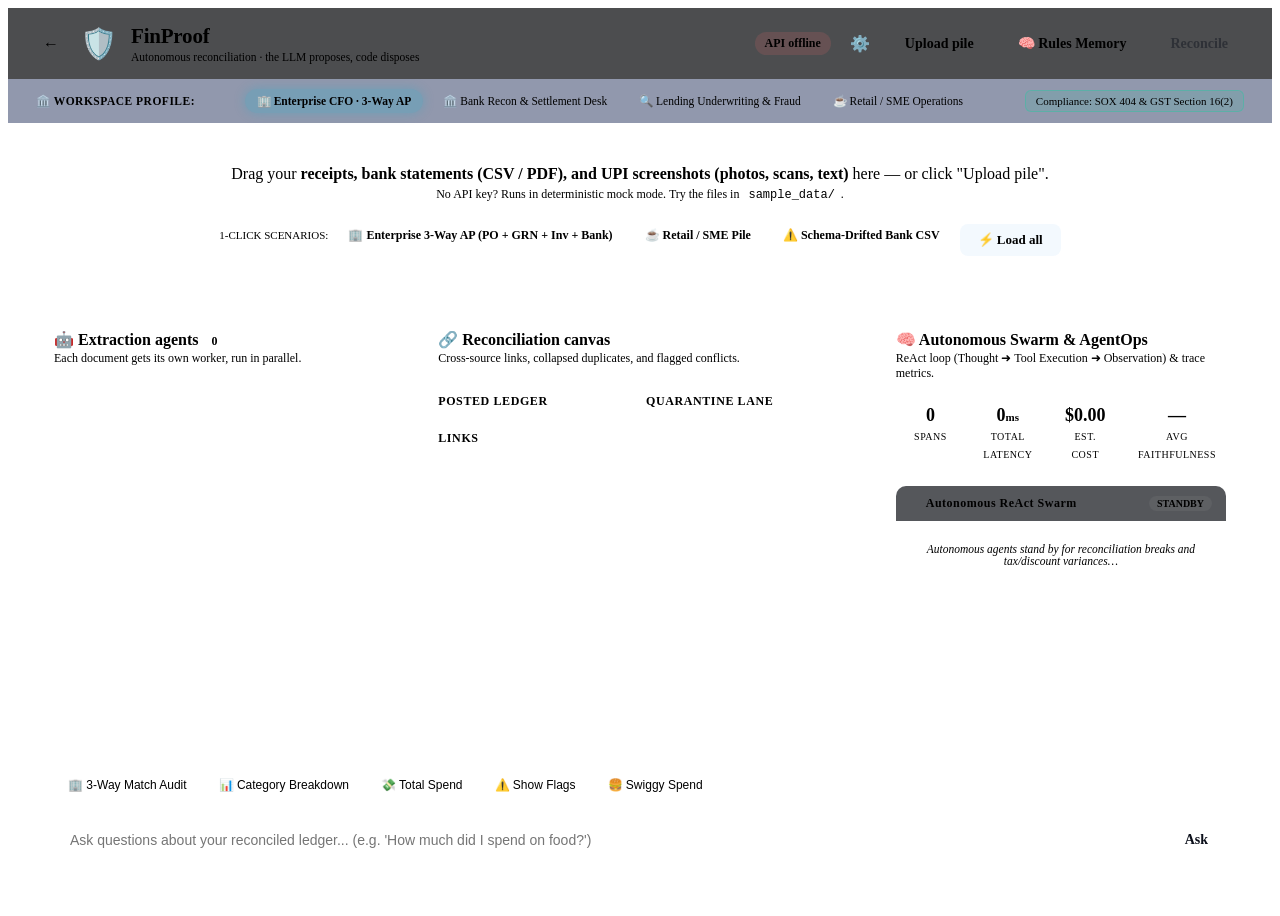
==== commit c2dfbd2e: "feat: autonomous multi-agent financial investigation swarm with ReAct tool execution and statutory d" ====
--- a/frontend/app.html
+++ b/frontend/app.html
@@ -149,6 +149,24 @@
     </div>
   </div>
 
+  <!-- Statutory GST Section 34 Debit Note Modal -->
+  <div id="debit-note-modal-overlay" class="modal-overlay hidden">
+    <div class="modal audit-dossier-modal" role="dialog" aria-modal="true" aria-labelledby="dn-title">
+      <header class="modal-head cert-head" style="border-bottom-color: #ff6b35;">
+        <div>
+          <div class="cert-corp-name" style="color: #ff6b35;">STATUTORY DEBIT NOTE & COMMERCIAL RECOVERY DOSSIER · CGST ACT 2017 SEC 34</div>
+          <h2 id="dn-title">📄 GST Section 34 Statutory Debit Note</h2>
+        </div>
+        <button type="button" id="dn-modal-close" class="icon-btn" title="Close">✕</button>
+      </header>
+      <div id="debit-note-body" class="audit-dossier-body"></div>
+      <footer class="modal-foot cert-foot">
+        <button type="button" id="download-debit-note-btn" class="btn-primary" style="background: #ff6b35;">⬇ Download Statutory Notice (.txt)</button>
+        <button type="button" id="dn-modal-dismiss" class="btn-ghost">Close</button>
+      </footer>
+    </div>
+  </div>
+
   <div id="error-banner" class="error-banner hidden"></div>
 
   <div id="dropzone" class="dropzone">
@@ -198,16 +216,29 @@
       <div id="links-list" class="card-list"></div>
     </section>
 
-    <!-- Panel 3: AgentOps -->
+    <!-- Panel 3: AgentOps & Autonomous Swarm -->
     <section class="panel">
-      <h2>📊 AgentOps</h2>
-      <p class="panel-sub">Every reasoning step traced, scored, timed, costed.</p>
+      <h2>🧠 Autonomous Swarm & AgentOps</h2>
+      <p class="panel-sub">ReAct loop (Thought ➜ Tool Execution ➜ Observation) & trace metrics.</p>
       <div class="metrics">
         <div class="metric"><span id="m-spans">0</span><label>spans</label></div>
         <div class="metric"><span id="m-latency">0<small>ms</small></span><label>total latency</label></div>
         <div class="metric"><span id="m-cost">$0.00</span><label>est. cost</label></div>
         <div class="metric"><span id="m-faith">—</span><label>avg faithfulness</label></div>
       </div>
+
+      <!-- Live Autonomous ReAct Swarm Console -->
+      <div class="agent-swarm-section">
+        <div class="agent-swarm-head">
+          <span class="agent-pulse-dot"></span>
+          <span class="agent-swarm-title">Autonomous ReAct Swarm</span>
+          <span id="agent-active-badge" class="agent-active-badge idle">Standby</span>
+        </div>
+        <div id="agent-reasoning-log" class="agent-reasoning-log">
+          <div class="agent-empty-hint">Autonomous agents stand by for reconciliation breaks and tax/discount variances…</div>
+        </div>
+      </div>
+
       <div id="trace-log" class="trace-log"></div>
     </section>
   </main>
--- a/frontend/styles.css
+++ b/frontend/styles.css
@@ -758,11 +758,202 @@
 }
 .cert-seal-hash { font-family: var(--font-mono); font-size: 10.5px; color: var(--accent); word-break: break-all; margin-top: 4px; }
 
-/* ── Print Styles for Statutory Dossier ──────────────────────────────────── */
+/* ── Autonomous ReAct Swarm Console & AgentOps ───────────────────────────── */
+.agent-swarm-section {
+  background: var(--panel-2);
+  border: 1px solid var(--border);
+  border-radius: 10px;
+  margin-bottom: 14px;
+  overflow: hidden;
+}
+.agent-swarm-head {
+  display: flex;
+  align-items: center;
+  gap: 8px;
+  padding: 10px 14px;
+  background: rgba(14, 16, 22, 0.7);
+  border-bottom: 1px solid var(--border);
+}
+.agent-pulse-dot {
+  width: 8px;
+  height: 8px;
+  border-radius: 50%;
+  background: var(--muted);
+  transition: all 0.3s;
+}
+.agent-pulse-dot.active {
+  background: #06d6a0;
+  box-shadow: 0 0 10px #06d6a0;
+  animation: pulse-glow 1.5s infinite;
+}
+@keyframes pulse-glow {
+  0% { transform: scale(0.95); opacity: 0.8; }
+  50% { transform: scale(1.2); opacity: 1; }
+  100% { transform: scale(0.95); opacity: 0.8; }
+}
+.agent-swarm-title {
+  font-size: 12px;
+  font-family: var(--font-mono);
+  font-weight: 700;
+  color: var(--text);
+  letter-spacing: 0.5px;
+}
+.agent-active-badge {
+  margin-left: auto;
+  font-size: 10px;
+  font-family: var(--font-mono);
+  padding: 2px 8px;
+  border-radius: 999px;
+  font-weight: 700;
+  text-transform: uppercase;
+}
+.agent-active-badge.idle {
+  background: rgba(255, 255, 255, 0.05);
+  color: var(--muted);
+  border: 1px solid var(--border);
+}
+.agent-active-badge.investigating {
+  background: rgba(0, 180, 216, 0.15);
+  color: var(--accent);
+  border: 1px solid var(--accent);
+}
+.agent-active-badge.dispute {
+  background: rgba(255, 107, 53, 0.15);
+  color: #ff6b35;
+  border: 1px solid #ff6b35;
+}
+.agent-active-badge.completed {
+  background: rgba(6, 214, 160, 0.15);
+  color: #06d6a0;
+  border: 1px solid #06d6a0;
+}
+.agent-reasoning-log {
+  max-height: 220px;
+  overflow-y: auto;
+  padding: 10px 12px;
+  display: flex;
+  flex-direction: column;
+  gap: 8px;
+  font-size: 11.5px;
+  font-family: var(--font-mono);
+}
+.agent-empty-hint {
+  color: var(--muted);
+  font-style: italic;
+  padding: 12px 6px;
+  text-align: center;
+}
+.agent-reasoning-entry {
+  background: rgba(8, 9, 12, 0.5);
+  border-left: 3px solid var(--accent);
+  padding: 8px 10px;
+  border-radius: 4px;
+  display: flex;
+  flex-direction: column;
+  gap: 4px;
+}
+.agent-reasoning-entry.dispute {
+  border-left-color: #ff6b35;
+}
+.agent-reasoning-entry.resolved {
+  border-left-color: #06d6a0;
+}
+.agent-step-header {
+  display: flex;
+  align-items: center;
+  justify-content: space-between;
+  font-size: 10px;
+  color: var(--muted);
+}
+.agent-step-agent {
+  font-weight: 700;
+  color: var(--accent);
+}
+.agent-reasoning-entry.dispute .agent-step-agent {
+  color: #ff6b35;
+}
+.agent-step-thought {
+  color: var(--text);
+  line-height: 1.4;
+}
+.agent-step-action {
+  color: #ffd166;
+  background: rgba(255, 209, 102, 0.08);
+  padding: 2px 6px;
+  border-radius: 4px;
+  font-size: 10.5px;
+  display: inline-block;
+  margin-top: 2px;
+}
+.agent-step-observation {
+  color: #a0c4ff;
+  border-left: 2px solid #a0c4ff;
+  padding-left: 6px;
+  font-size: 10.5px;
+  margin-top: 2px;
+}
+
+/* ── Badges & Debit Note Preview ─────────────────────────────────────────── */
+.badge-agent-resolved {
+  font-size: 9.5px;
+  font-family: var(--font-mono);
+  font-weight: 700;
+  padding: 2px 6px;
+  border-radius: 4px;
+  background: rgba(6, 214, 160, 0.15);
+  color: #06d6a0;
+  border: 1px solid #06d6a0;
+  margin-left: 6px;
+}
+.badge-agent-dispute {
+  font-size: 9.5px;
+  font-family: var(--font-mono);
+  font-weight: 700;
+  padding: 2px 6px;
+  border-radius: 4px;
+  background: rgba(255, 107, 53, 0.15);
+  color: #ff6b35;
+  border: 1px solid #ff6b35;
+  margin-left: 6px;
+}
+.debit-note-preview-box {
+  background: rgba(255, 107, 53, 0.05);
+  border: 1px dashed rgba(255, 107, 53, 0.4);
+  border-radius: 8px;
+  padding: 12px;
+  margin-top: 10px;
+  font-family: var(--font-mono);
+  font-size: 11px;
+}
+.debit-note-preview-title {
+  display: flex;
+  align-items: center;
+  justify-content: space-between;
+  font-weight: 700;
+  color: #ff6b35;
+  margin-bottom: 8px;
+}
+.btn-dn-action {
+  background: #ff6b35;
+  color: #fff;
+  border: none;
+  border-radius: 4px;
+  padding: 4px 10px;
+  font-size: 10.5px;
+  font-weight: 700;
+  cursor: pointer;
+  transition: opacity 0.2s;
+}
+.btn-dn-action:hover {
+  opacity: 0.9;
+}
+
+/* ── Print Styles for Statutory Dossier & Debit Notes ────────────────────── */
 @media print {
   body * { visibility: hidden; }
-  #audit-dossier-modal-overlay, #audit-dossier-modal-overlay * { visibility: visible; }
-  #audit-dossier-modal-overlay { position: absolute; left: 0; top: 0; width: 100%; background: #fff !important; color: #000 !important; padding: 0; }
+  #audit-dossier-modal-overlay, #audit-dossier-modal-overlay *,
+  #debit-note-modal-overlay, #debit-note-modal-overlay * { visibility: visible; }
+  #audit-dossier-modal-overlay, #debit-note-modal-overlay { position: absolute; left: 0; top: 0; width: 100%; background: #fff !important; color: #000 !important; padding: 0; }
   .audit-dossier-modal { max-width: 100%; border: none; box-shadow: none; background: #fff !important; color: #000 !important; }
   .cert-table, .cert-meta-grid, .cert-signoff-grid { background: #f8f9fa !important; color: #000 !important; border-color: #ccc !important; }
   .cert-table td, .cert-table th { color: #000 !important; border-color: #ddd !important; }
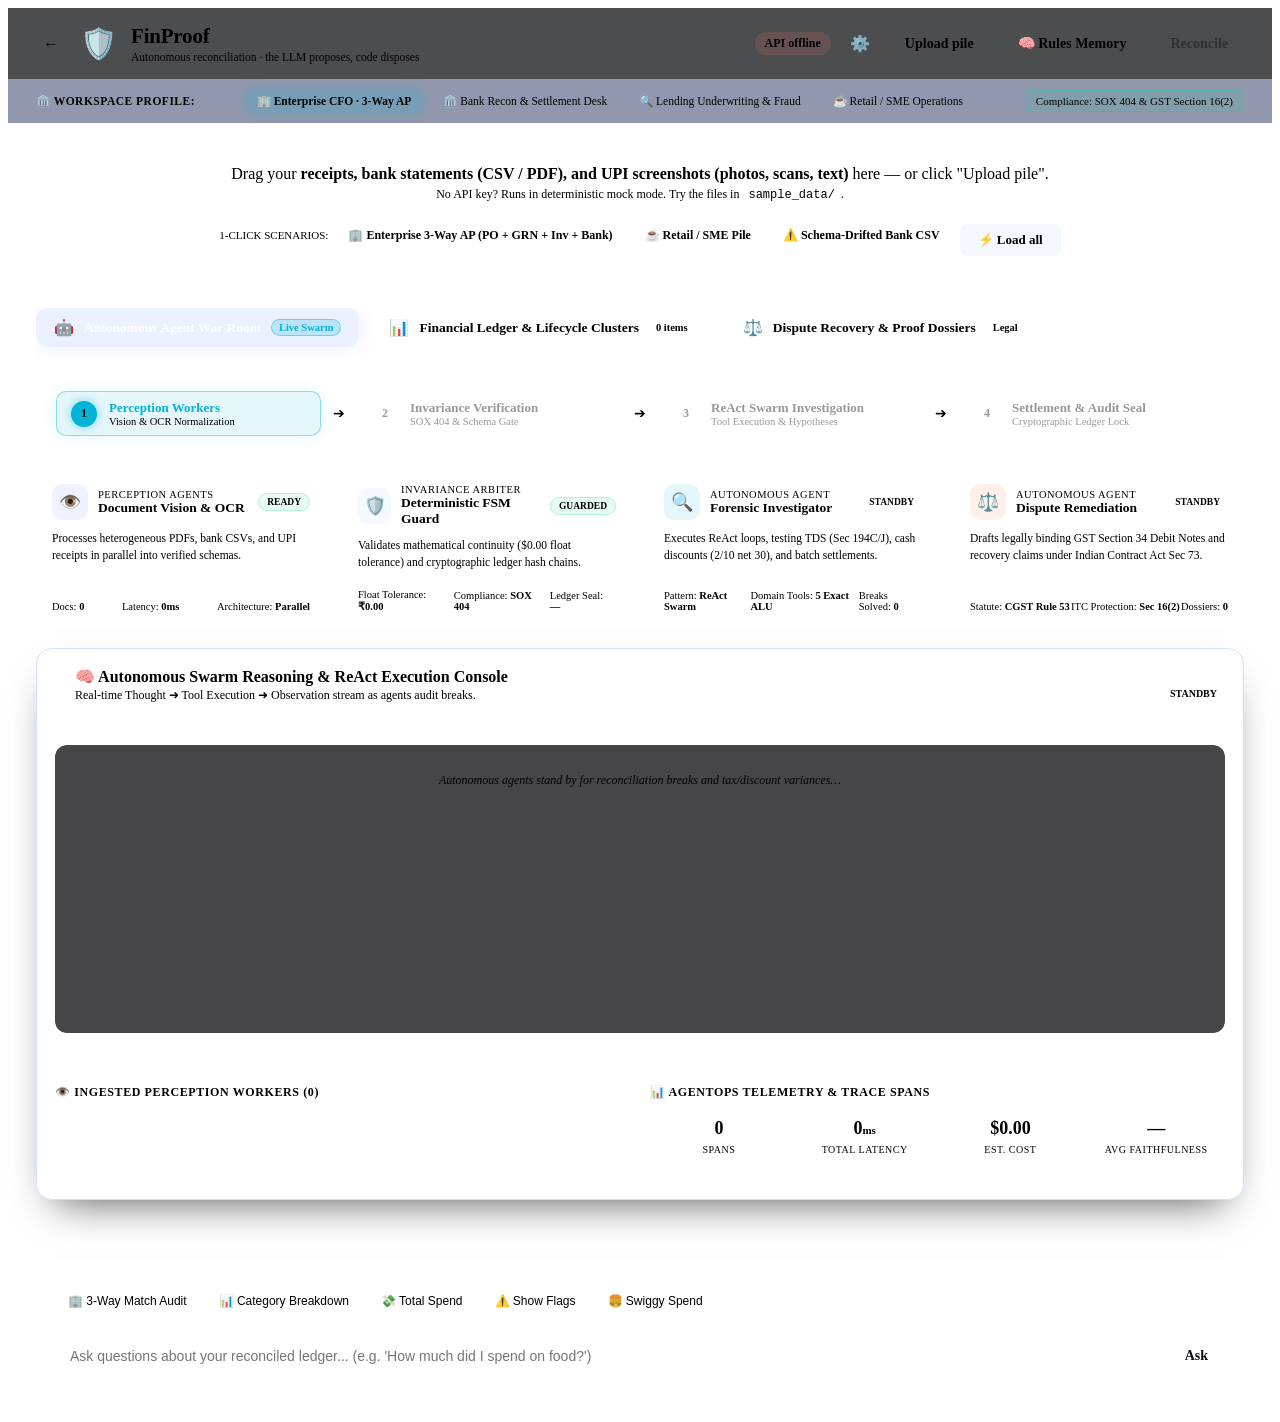
==== commit f2a43047: "feat: uncluttered modern UI with autonomous agent war room, pipeline tracker, and live agent roster" ====
--- a/frontend/app.html
+++ b/frontend/app.html
@@ -182,65 +182,240 @@
     <ul id="file-list" class="file-list"></ul>
   </div>
 
-  <main class="grid">
-    <!-- Panel 1: parallel agent grid -->
-    <section class="panel">
-      <h2>🤖 Extraction agents <span id="agent-count" class="count">0</span></h2>
-      <p class="panel-sub">Each document gets its own worker, run in parallel.</p>
-      <div id="agent-grid" class="agent-grid"></div>
-    </section>
-
-    <!-- Panel 2: reconciliation canvas -->
-    <section class="panel">
-      <h2>🔗 Reconciliation canvas</h2>
-      <p class="panel-sub">Cross-source links, collapsed duplicates, and flagged conflicts.</p>
+  <!-- High-Tech Navigation View Switcher (De-clutter & Focus) -->
+  <nav class="view-tabs-bar">
+    <button type="button" class="view-tab active" data-tab="view-war-room" id="btn-tab-war-room">
+      <span class="tab-icon">🤖</span>
+      <span class="tab-title">Autonomous Agent War Room</span>
+      <span class="tab-badge live" id="tab-swarm-badge">Live Swarm</span>
+    </button>
+    <button type="button" class="view-tab" data-tab="view-ledger" id="btn-tab-ledger">
+      <span class="tab-icon">📊</span>
+      <span class="tab-title">Financial Ledger & Lifecycle Clusters</span>
+      <span class="tab-badge" id="tab-ledger-badge">0 items</span>
+    </button>
+    <button type="button" class="view-tab" data-tab="view-recovery" id="btn-tab-recovery">
+      <span class="tab-icon">⚖️</span>
+      <span class="tab-title">Dispute Recovery & Proof Dossiers</span>
+      <span class="tab-badge" id="tab-recovery-badge">Legal</span>
+    </button>
+  </nav>
+
+  <main class="main-content-area">
+    <!-- VIEW 1: AUTONOMOUS AGENT WAR ROOM (HERO AI CENTER) -->
+    <div id="view-war-room" class="view-tab-pane">
+      <!-- Live Pipeline Step Tracker -->
+      <div class="pipeline-tracker">
+        <div class="pipeline-step active" id="pipe-step-1">
+          <span class="pipe-num">1</span>
+          <div class="pipe-info">
+            <span class="pipe-title">Perception Workers</span>
+            <span class="pipe-sub">Vision & OCR Normalization</span>
+          </div>
+        </div>
+        <div class="pipeline-arrow">➔</div>
+        <div class="pipeline-step" id="pipe-step-2">
+          <span class="pipe-num">2</span>
+          <div class="pipe-info">
+            <span class="pipe-title">Invariance Verification</span>
+            <span class="pipe-sub">SOX 404 & Schema Gate</span>
+          </div>
+        </div>
+        <div class="pipeline-arrow">➔</div>
+        <div class="pipeline-step" id="pipe-step-3">
+          <span class="pipe-num">3</span>
+          <div class="pipe-info">
+            <span class="pipe-title">ReAct Swarm Investigation</span>
+            <span class="pipe-sub">Tool Execution & Hypotheses</span>
+          </div>
+        </div>
+        <div class="pipeline-arrow">➔</div>
+        <div class="pipeline-step" id="pipe-step-4">
+          <span class="pipe-num">4</span>
+          <div class="pipe-info">
+            <span class="pipe-title">Settlement & Audit Seal</span>
+            <span class="pipe-sub">Cryptographic Ledger Lock</span>
+          </div>
+        </div>
+      </div>
+
+      <!-- Live AI Agent Swarm Roster Cards -->
+      <div class="agent-roster-grid">
+        <div class="agent-card" id="roster-perception">
+          <div class="agent-card-head">
+            <div class="agent-avatar vision">👁️</div>
+            <div>
+              <div class="agent-role">Perception Agents</div>
+              <div class="agent-name">Document Vision & OCR</div>
+            </div>
+            <span class="agent-pill ready" id="roster-perception-pill">Ready</span>
+          </div>
+          <div class="agent-card-desc">Processes heterogeneous PDFs, bank CSVs, and UPI receipts in parallel into verified schemas.</div>
+          <div class="agent-card-metrics">
+            <span>Docs: <b id="roster-docs-count">0</b></span>
+            <span>Latency: <b id="roster-perception-lat">0ms</b></span>
+            <span>Architecture: <b id="roster-perception-mode">Parallel</b></span>
+          </div>
+        </div>
+
+        <div class="agent-card" id="roster-arbiter">
+          <div class="agent-card-head">
+            <div class="agent-avatar arbiter">🛡️</div>
+            <div>
+              <div class="agent-role">Invariance Arbiter</div>
+              <div class="agent-name">Deterministic FSM Guard</div>
+            </div>
+            <span class="agent-pill ready" id="roster-arbiter-pill">Guarded</span>
+          </div>
+          <div class="agent-card-desc">Validates mathematical continuity ($0.00 float tolerance) and cryptographic ledger hash chains.</div>
+          <div class="agent-card-metrics">
+            <span>Float Tolerance: <b>₹0.00</b></span>
+            <span>Compliance: <b>SOX 404</b></span>
+            <span>Ledger Seal: <b id="roster-arbiter-seal">—</b></span>
+          </div>
+        </div>
+
+        <div class="agent-card" id="roster-investigator">
+          <div class="agent-card-head">
+            <div class="agent-avatar investigator">🔍</div>
+            <div>
+              <div class="agent-role">Autonomous Agent</div>
+              <div class="agent-name">Forensic Investigator</div>
+            </div>
+            <span class="agent-pill idle" id="roster-investigator-pill">Standby</span>
+          </div>
+          <div class="agent-card-desc">Executes ReAct loops, testing TDS (Sec 194C/J), cash discounts (2/10 net 30), and batch settlements.</div>
+          <div class="agent-card-metrics">
+            <span>Pattern: <b>ReAct Swarm</b></span>
+            <span>Domain Tools: <b>5 Exact ALU</b></span>
+            <span>Breaks Solved: <b id="roster-breaks-count">0</b></span>
+          </div>
+        </div>
+
+        <div class="agent-card" id="roster-dispute">
+          <div class="agent-card-head">
+            <div class="agent-avatar dispute">⚖️</div>
+            <div>
+              <div class="agent-role">Autonomous Agent</div>
+              <div class="agent-name">Dispute Remediation</div>
+            </div>
+            <span class="agent-pill idle" id="roster-dispute-pill">Standby</span>
+          </div>
+          <div class="agent-card-desc">Drafts legally binding GST Section 34 Debit Notes and recovery claims under Indian Contract Act Sec 73.</div>
+          <div class="agent-card-metrics">
+            <span>Statute: <b>CGST Rule 53</b></span>
+            <span>ITC Protection: <b>Sec 16(2)</b></span>
+            <span>Dossiers: <b id="roster-dispute-count">0</b></span>
+          </div>
+        </div>
+      </div>
+
+      <!-- Cinematic Live Autonomous ReAct Swarm Console -->
+      <section class="panel swarm-hero-panel">
+        <div class="swarm-hero-head">
+          <div class="swarm-hero-title-group">
+            <span class="agent-pulse-dot active"></span>
+            <div>
+              <h2>🧠 Autonomous Swarm Reasoning & ReAct Execution Console</h2>
+              <p class="panel-sub">Real-time Thought ➜ Tool Execution ➜ Observation stream as agents audit breaks.</p>
+            </div>
+          </div>
+          <div class="swarm-head-actions">
+            <span id="agent-active-badge" class="agent-active-badge idle">Swarm Standby</span>
+          </div>
+        </div>
+
+        <div class="agent-swarm-section full-width">
+          <div id="agent-reasoning-log" class="agent-reasoning-log hero-log">
+            <div class="agent-empty-hint">Autonomous agents stand by. Run reconciliation to watch the ReAct swarm formulate hypotheses, call statutory tools, and resolve breaks in real time…</div>
+          </div>
+        </div>
+
+        <!-- Telemetry & Extraction Grid in War Room -->
+        <div class="war-room-bottom-grid">
+          <div>
+            <h3 class="col-head">👁️ Ingested Perception Workers (<span id="agent-count">0</span>)</h3>
+            <div id="agent-grid" class="agent-grid"></div>
+          </div>
+          <div>
+            <h3 class="col-head">📊 AgentOps Telemetry & Trace Spans</h3>
+            <div class="metrics">
+              <div class="metric"><span id="m-spans">0</span><label>spans</label></div>
+              <div class="metric"><span id="m-latency">0<small>ms</small></span><label>total latency</label></div>
+              <div class="metric"><span id="m-cost">$0.00</span><label>est. cost</label></div>
+              <div class="metric"><span id="m-faith">—</span><label>avg faithfulness</label></div>
+            </div>
+            <div id="trace-log" class="trace-log compact"></div>
+          </div>
+        </div>
+      </section>
+    </div>
+
+    <!-- VIEW 2: RECONCILIATION CANVAS & FINANCIAL LEDGER -->
+    <div id="view-ledger" class="view-tab-pane hidden">
       <div id="drift-banner" class="drift-banner hidden"></div>
       
       <!-- Procure-to-Pay Lifecycle Matching (2-Way, 3-Way & 4-Way Clusters) -->
-      <div id="clusters-section" class="clusters-section hidden">
-        <h3 class="col-head clusters">Procure-to-Pay Lifecycle (3-Way & 4-Way Match Clusters)</h3>
-        <div id="clusters-list" class="clusters-list"></div>
-      </div>
-
-      <div class="ledger-cols">
-        <div>
-          <h3 class="col-head posted">Posted ledger</h3>
+      <section class="panel mb-4">
+        <div id="clusters-section" class="clusters-section">
+          <h2 class="col-head clusters">Procure-to-Pay Lifecycle (3-Way & 4-Way Match Clusters)</h2>
+          <p class="panel-sub">End-to-end audit: Purchase Order (PO) ⇄ Goods Receipt (GRN) ⇄ Invoice ⇄ Bank Disbursement.</p>
+          <div id="clusters-list" class="clusters-list"></div>
+        </div>
+      </section>
+
+      <!-- Ledger Columns: Posted vs Quarantine -->
+      <div class="ledger-cols-wide">
+        <section class="panel">
+          <div class="panel-header-row">
+            <h2 class="col-head posted">✓ Posted General Ledger</h2>
+            <span class="badge-live">Mathematically Invariant</span>
+          </div>
+          <p class="panel-sub">Transactions cleared through deterministic Pandera contracts with zero variance.</p>
           <div id="posted-list" class="card-list"></div>
-        </div>
-        <div>
-          <h3 class="col-head quarantine">Quarantine lane</h3>
+        </section>
+
+        <section class="panel">
+          <div class="panel-header-row">
+            <h2 class="col-head quarantine">⚠ Quarantine Review Lane</h2>
+            <span class="badge-mock">Isolated for Review</span>
+          </div>
+          <p class="panel-sub">Flagged discrepancies investigated by the AI swarm with 1-click human intervention.</p>
           <div id="quarantine-list" class="card-list"></div>
-        </div>
-      </div>
-      <h3 class="col-head links">Links</h3>
-      <div id="links-list" class="card-list"></div>
-    </section>
-
-    <!-- Panel 3: AgentOps & Autonomous Swarm -->
-    <section class="panel">
-      <h2>🧠 Autonomous Swarm & AgentOps</h2>
-      <p class="panel-sub">ReAct loop (Thought ➜ Tool Execution ➜ Observation) & trace metrics.</p>
-      <div class="metrics">
-        <div class="metric"><span id="m-spans">0</span><label>spans</label></div>
-        <div class="metric"><span id="m-latency">0<small>ms</small></span><label>total latency</label></div>
-        <div class="metric"><span id="m-cost">$0.00</span><label>est. cost</label></div>
-        <div class="metric"><span id="m-faith">—</span><label>avg faithfulness</label></div>
-      </div>
-
-      <!-- Live Autonomous ReAct Swarm Console -->
-      <div class="agent-swarm-section">
-        <div class="agent-swarm-head">
-          <span class="agent-pulse-dot"></span>
-          <span class="agent-swarm-title">Autonomous ReAct Swarm</span>
-          <span id="agent-active-badge" class="agent-active-badge idle">Standby</span>
-        </div>
-        <div id="agent-reasoning-log" class="agent-reasoning-log">
-          <div class="agent-empty-hint">Autonomous agents stand by for reconciliation breaks and tax/discount variances…</div>
-        </div>
-      </div>
-
-      <div id="trace-log" class="trace-log"></div>
-    </section>
+        </section>
+      </div>
+
+      <section class="panel mt-4">
+        <h2 class="col-head links">Cross-Source Match Links & Duplicate Suppressions</h2>
+        <div id="links-list" class="card-list"></div>
+      </section>
+    </div>
+
+    <!-- VIEW 3: DISPUTE RECOVERY & STATUTORY PROOF PACK -->
+    <div id="view-recovery" class="view-tab-pane hidden">
+      <div class="recovery-hero-grid">
+        <div class="recovery-card">
+          <div class="recovery-card-icon">📄</div>
+          <h3>GST Section 34 Statutory Debit Notes</h3>
+          <p>Autonomously compiled legal debit claims under Rule 53 of the CGST Rules 2017 with itemized CGST/SGST/IGST tax schedules.</p>
+          <button type="button" class="btn-primary" id="btn-quick-debit-note">📄 View Active Debit Notes</button>
+        </div>
+
+        <div class="recovery-card">
+          <div class="recovery-card-icon">📜</div>
+          <h3>SOX 404 & GST Sec 16(2) Audit Certificate</h3>
+          <p>Cryptographically sealed proof pack with SHA-256 Merkle root, general ledger adjusting entries, and external auditor declarations.</p>
+          <button type="button" class="btn-primary" id="btn-quick-audit-dossier">📜 View Statutory Certificate</button>
+        </div>
+
+        <div class="recovery-card">
+          <div class="recovery-card-icon">🧠</div>
+          <h3>Active Learning Institutional Memory</h3>
+          <p>Persistent vendor dispute rules retained from human controller resolutions for few-shot in-context auto-remediation.</p>
+          <button type="button" class="btn-ghost" id="btn-quick-rules">🧠 Open Memory Repository</button>
+        </div>
+      </div>
+    </div>
   </main>
 
   <footer id="summary" class="summary hidden">
--- a/frontend/styles.css
+++ b/frontend/styles.css
@@ -948,6 +948,379 @@
   opacity: 0.9;
 }
 
+/* ── High-Tech Navigation & Tabbed Architecture (De-clutter) ─────────────── */
+.view-tabs-bar {
+  display: flex;
+  align-items: center;
+  gap: 12px;
+  margin: 16px 28px 20px;
+  border-bottom: 1px solid var(--border);
+  padding-bottom: 12px;
+  overflow-x: auto;
+}
+.view-tab {
+  font: inherit;
+  display: inline-flex;
+  align-items: center;
+  gap: 10px;
+  background: var(--panel);
+  border: 1px solid var(--border);
+  border-radius: 12px;
+  padding: 10px 18px;
+  color: var(--muted);
+  cursor: pointer;
+  font-size: 13.5px;
+  font-weight: 600;
+  transition: all 0.2s cubic-bezier(0.16, 1, 0.3, 1);
+  white-space: nowrap;
+}
+.view-tab:hover {
+  border-color: rgba(91, 140, 255, 0.4);
+  color: var(--text);
+  background: var(--panel-2);
+}
+.view-tab.active {
+  background: rgba(91, 140, 255, 0.12);
+  border-color: var(--accent);
+  color: #fff;
+  box-shadow: 0 0 20px rgba(91, 140, 255, 0.15);
+}
+.tab-icon {
+  font-size: 16px;
+}
+.tab-badge {
+  font-family: var(--font-mono);
+  font-size: 10.5px;
+  padding: 2px 7px;
+  border-radius: 999px;
+  background: rgba(255, 255, 255, 0.08);
+  color: var(--muted);
+}
+.tab-badge.live {
+  background: rgba(0, 180, 216, 0.2);
+  color: #00b4d8;
+  border: 1px solid rgba(0, 180, 216, 0.4);
+  animation: pulse-badge 2s infinite ease-in-out;
+}
+@keyframes pulse-badge {
+  0%, 100% { opacity: 0.85; transform: scale(1); }
+  50% { opacity: 1; transform: scale(1.05); }
+}
+
+.main-content-area {
+  padding: 0 28px 28px;
+}
+.view-tab-pane {
+  display: block;
+}
+.view-tab-pane.hidden {
+  display: none !important;
+}
+
+/* ── Pipeline Tracker (4-Phase Operational Progress) ───────────────────────── */
+.pipeline-tracker {
+  display: flex;
+  align-items: center;
+  justify-content: space-between;
+  background: var(--panel);
+  border: 1px solid var(--border);
+  border-radius: 14px;
+  padding: 12px 20px;
+  margin-bottom: 20px;
+  gap: 12px;
+  overflow-x: auto;
+}
+.pipeline-step {
+  display: flex;
+  align-items: center;
+  gap: 12px;
+  padding: 8px 14px;
+  border-radius: 10px;
+  opacity: 0.4;
+  transition: all 0.3s cubic-bezier(0.16, 1, 0.3, 1);
+  border: 1px solid transparent;
+  flex: 1;
+  min-width: 170px;
+}
+.pipeline-step.active {
+  opacity: 1;
+  background: rgba(0, 180, 216, 0.1);
+  border-color: rgba(0, 180, 216, 0.4);
+  box-shadow: 0 0 15px rgba(0, 180, 216, 0.12);
+}
+.pipeline-step.completed {
+  opacity: 0.9;
+  background: rgba(6, 214, 160, 0.08);
+  border-color: rgba(6, 214, 160, 0.3);
+}
+.pipe-num {
+  width: 26px;
+  height: 26px;
+  border-radius: 50%;
+  display: flex;
+  align-items: center;
+  justify-content: center;
+  background: var(--panel-2);
+  border: 1px solid var(--border);
+  font-family: var(--font-mono);
+  font-weight: 700;
+  font-size: 12px;
+  color: var(--muted);
+}
+.pipeline-step.active .pipe-num {
+  background: #00b4d8;
+  color: #0b0f1a;
+  border-color: #00b4d8;
+  box-shadow: 0 0 10px rgba(0, 180, 216, 0.5);
+}
+.pipeline-step.completed .pipe-num {
+  background: #06d6a0;
+  color: #0b0f1a;
+  border-color: #06d6a0;
+}
+.pipe-info {
+  display: flex;
+  flex-direction: column;
+}
+.pipe-title {
+  font-size: 13px;
+  font-weight: 700;
+  color: var(--text);
+}
+.pipeline-step.active .pipe-title {
+  color: #00b4d8;
+}
+.pipeline-step.completed .pipe-title {
+  color: #06d6a0;
+}
+.pipe-sub {
+  font-size: 10.5px;
+  color: var(--muted);
+  font-family: var(--font-mono);
+}
+.pipeline-arrow {
+  color: var(--faint);
+  font-size: 14px;
+}
+
+/* ── Live Agent Swarm Roster Cards ───────────────────────────────────────── */
+.agent-roster-grid {
+  display: grid;
+  grid-template-columns: repeat(4, 1fr);
+  gap: 16px;
+  margin-bottom: 20px;
+}
+@media (max-width: 1200px) {
+  .agent-roster-grid { grid-template-columns: repeat(2, 1fr); }
+}
+@media (max-width: 680px) {
+  .agent-roster-grid { grid-template-columns: 1fr; }
+}
+.agent-card {
+  background: var(--panel);
+  border: 1px solid var(--border);
+  border-radius: 14px;
+  padding: 16px;
+  display: flex;
+  flex-direction: column;
+  gap: 10px;
+  transition: transform 0.2s, border-color 0.2s, box-shadow 0.2s;
+  position: relative;
+  overflow: hidden;
+}
+.agent-card:hover {
+  border-color: rgba(91, 140, 255, 0.4);
+  transform: translateY(-2px);
+  box-shadow: 0 10px 25px -10px rgba(0, 0, 0, 0.5);
+}
+.agent-card-head {
+  display: flex;
+  align-items: center;
+  gap: 10px;
+}
+.agent-avatar {
+  width: 36px;
+  height: 36px;
+  border-radius: 10px;
+  display: flex;
+  align-items: center;
+  justify-content: center;
+  font-size: 18px;
+  background: var(--panel-2);
+  border: 1px solid var(--border);
+}
+.agent-avatar.vision { border-color: rgba(91, 140, 255, 0.4); background: rgba(91, 140, 255, 0.1); }
+.agent-avatar.arbiter { border-color: rgba(160, 196, 255, 0.4); background: rgba(160, 196, 255, 0.1); }
+.agent-avatar.investigator { border-color: rgba(0, 180, 216, 0.4); background: rgba(0, 180, 216, 0.1); }
+.agent-avatar.dispute { border-color: rgba(255, 107, 53, 0.4); background: rgba(255, 107, 53, 0.1); }
+
+.agent-role {
+  font-size: 10.5px;
+  font-family: var(--font-mono);
+  color: var(--muted);
+  text-transform: uppercase;
+  letter-spacing: 0.5px;
+}
+.agent-name {
+  font-size: 13.5px;
+  font-weight: 700;
+  color: var(--text);
+}
+.agent-pill {
+  margin-left: auto;
+  font-family: var(--font-mono);
+  font-size: 9.5px;
+  font-weight: 700;
+  padding: 3px 8px;
+  border-radius: 999px;
+  text-transform: uppercase;
+}
+.agent-pill.ready {
+  background: rgba(61, 220, 151, 0.12);
+  color: var(--green);
+  border: 1px solid rgba(61, 220, 151, 0.3);
+}
+.agent-pill.idle {
+  background: rgba(255, 255, 255, 0.05);
+  color: var(--muted);
+  border: 1px solid var(--border);
+}
+.agent-pill.active {
+  background: rgba(0, 180, 216, 0.2);
+  color: #00b4d8;
+  border: 1px solid #00b4d8;
+  animation: pulse-agent 1.5s infinite;
+}
+.agent-pill.done {
+  background: rgba(6, 214, 160, 0.15);
+  color: #06d6a0;
+  border: 1px solid #06d6a0;
+}
+@keyframes pulse-agent {
+  0%, 100% { box-shadow: 0 0 0 rgba(0, 180, 216, 0); }
+  50% { box-shadow: 0 0 10px rgba(0, 180, 216, 0.6); }
+}
+.agent-card-desc {
+  font-size: 11.5px;
+  color: var(--muted);
+  line-height: 1.45;
+  flex: 1;
+}
+.agent-card-metrics {
+  display: flex;
+  justify-content: space-between;
+  align-items: center;
+  border-top: 1px solid rgba(255, 255, 255, 0.05);
+  padding-top: 8px;
+  font-family: var(--font-mono);
+  font-size: 10.5px;
+  color: var(--muted);
+}
+.agent-card-metrics b {
+  color: var(--text);
+}
+
+/* ── Swarm Hero Panel (ReAct Console Spotlight) ─────────────────────────── */
+.swarm-hero-panel {
+  margin-bottom: 24px;
+  border: 1px solid rgba(91, 140, 255, 0.25);
+  background: radial-gradient(800px 400px at 50% 0%, rgba(19, 26, 46, 0.8) 0%, var(--panel) 100%);
+  box-shadow: 0 20px 40px -20px rgba(0, 0, 0, 0.7);
+}
+.swarm-hero-head {
+  display: flex;
+  align-items: center;
+  justify-content: space-between;
+  border-bottom: 1px solid var(--border);
+  padding-bottom: 14px;
+  margin-bottom: 14px;
+}
+.swarm-hero-title-group {
+  display: flex;
+  align-items: center;
+  gap: 12px;
+}
+.agent-swarm-section.full-width {
+  width: 100%;
+}
+.hero-log {
+  min-height: 260px;
+  max-height: 420px;
+  background: rgba(8, 9, 12, 0.75);
+  border: 1px solid var(--border);
+  border-radius: 12px;
+  padding: 14px 16px;
+  font-size: 12px;
+  line-height: 1.5;
+}
+.war-room-bottom-grid {
+  display: grid;
+  grid-template-columns: 1fr 1fr;
+  gap: 20px;
+  margin-top: 20px;
+  padding-top: 18px;
+  border-top: 1px solid var(--border);
+}
+@media (max-width: 900px) {
+  .war-room-bottom-grid { grid-template-columns: 1fr; }
+}
+.trace-log.compact {
+  max-height: 200px;
+}
+
+/* ── Ledger Layout (Spacious 2-Column Canvas) ────────────────────────────── */
+.ledger-cols-wide {
+  display: grid;
+  grid-template-columns: 1.15fr 0.85fr;
+  gap: 20px;
+  margin-top: 20px;
+}
+@media (max-width: 1000px) {
+  .ledger-cols-wide { grid-template-columns: 1fr; }
+}
+.mb-4 { margin-bottom: 20px; }
+.mt-4 { margin-top: 20px; }
+
+/* ── Dispute Recovery Hero Grid ─────────────────────────────────────────── */
+.recovery-hero-grid {
+  display: grid;
+  grid-template-columns: repeat(3, 1fr);
+  gap: 20px;
+  padding: 10px 0;
+}
+@media (max-width: 960px) {
+  .recovery-hero-grid { grid-template-columns: 1fr; }
+}
+.recovery-card {
+  background: var(--panel);
+  border: 1px solid var(--border);
+  border-radius: 16px;
+  padding: 24px;
+  display: flex;
+  flex-direction: column;
+  gap: 14px;
+  transition: transform 0.2s, border-color 0.2s;
+}
+.recovery-card:hover {
+  transform: translateY(-2px);
+  border-color: rgba(91, 140, 255, 0.4);
+}
+.recovery-card-icon {
+  font-size: 32px;
+}
+.recovery-card h3 {
+  margin: 0;
+  font-size: 16px;
+  font-family: var(--font-display);
+}
+.recovery-card p {
+  margin: 0;
+  font-size: 12.5px;
+  color: var(--muted);
+  line-height: 1.5;
+  flex: 1;
+}
+
 /* ── Print Styles for Statutory Dossier & Debit Notes ────────────────────── */
 @media print {
   body * { visibility: hidden; }
